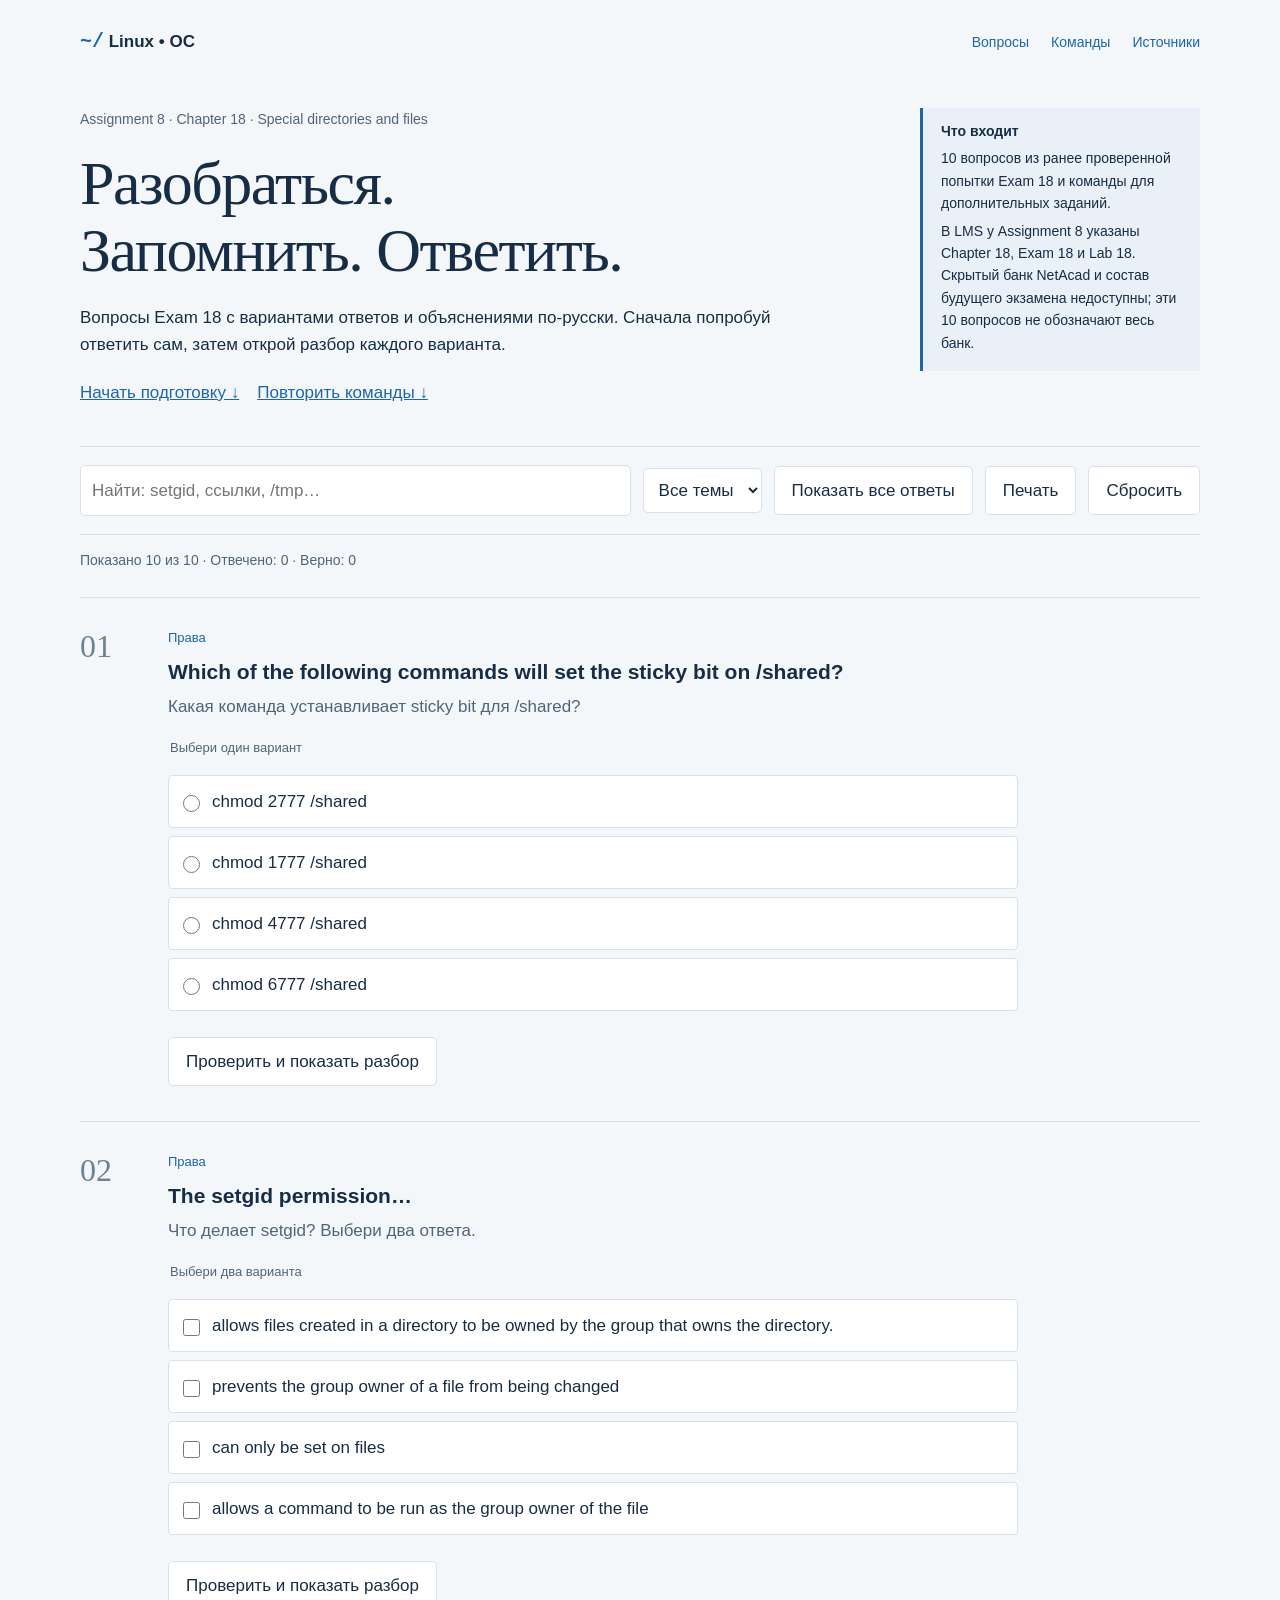
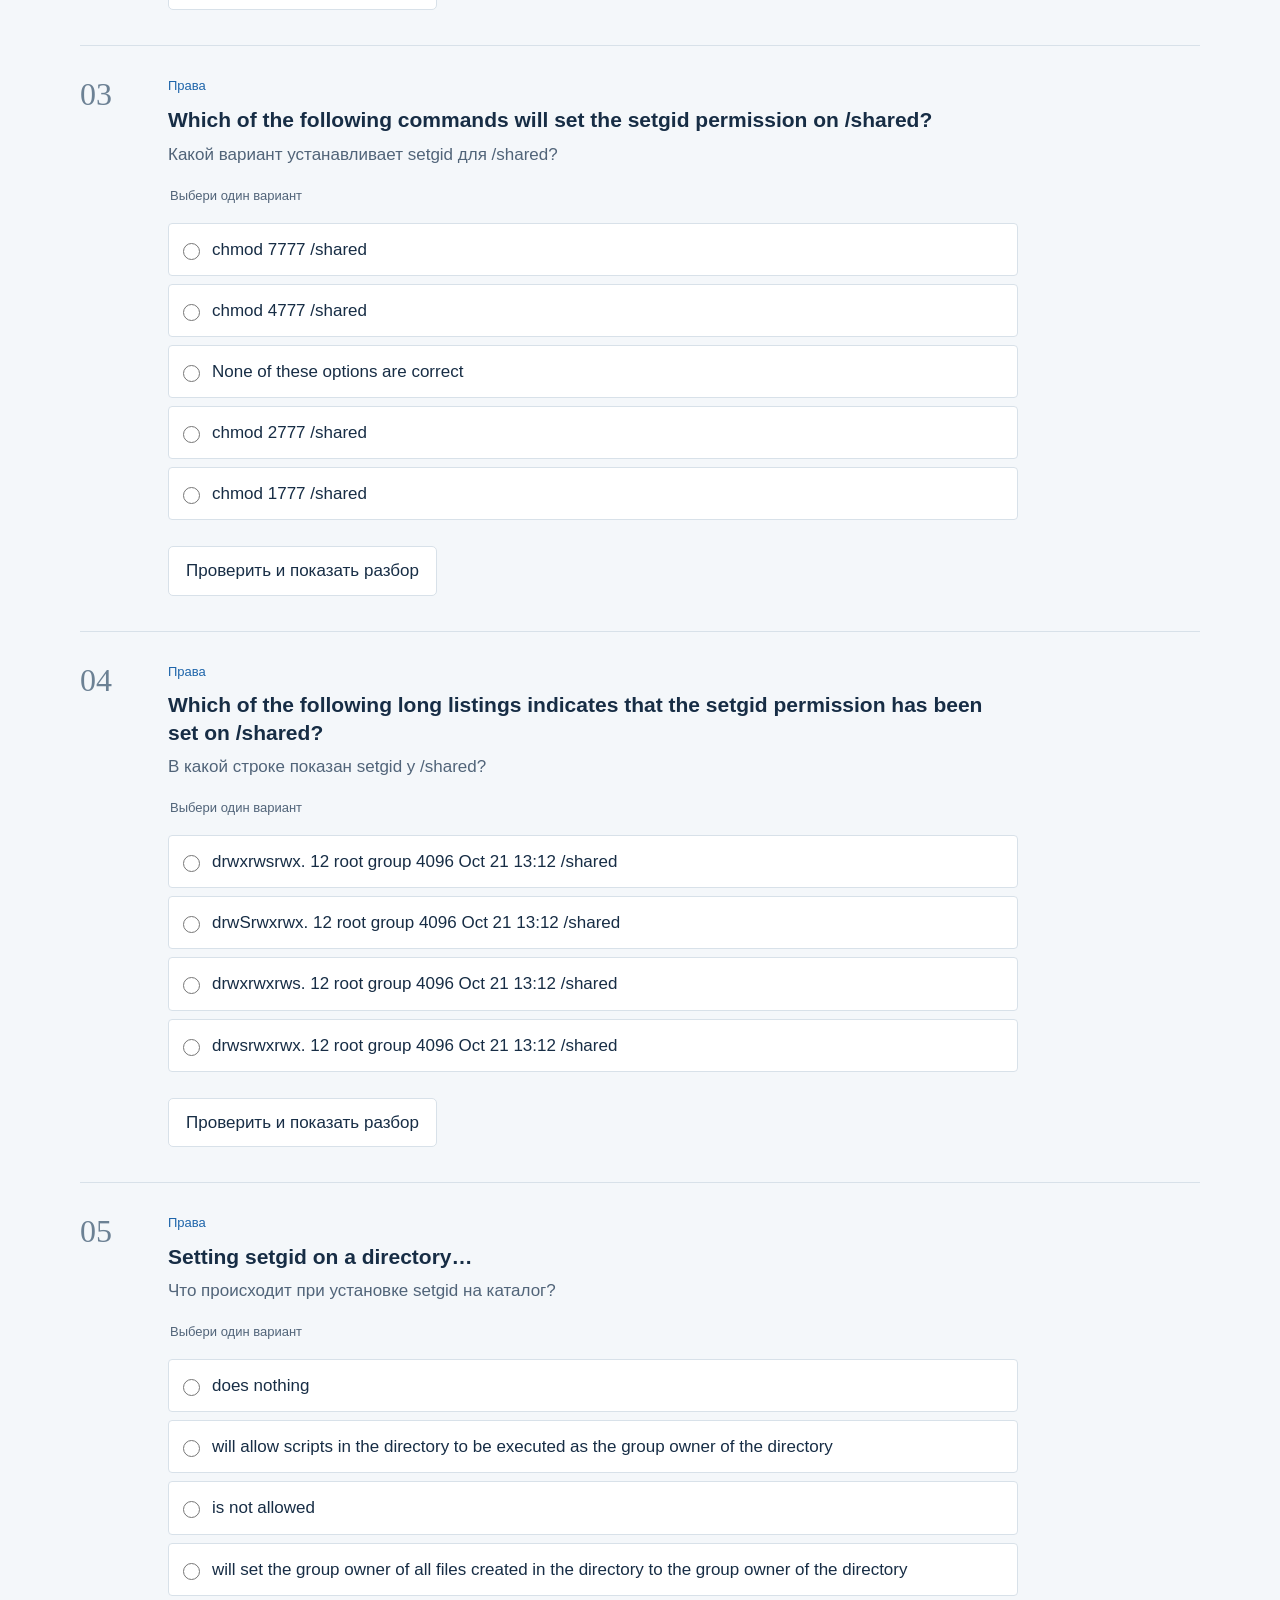
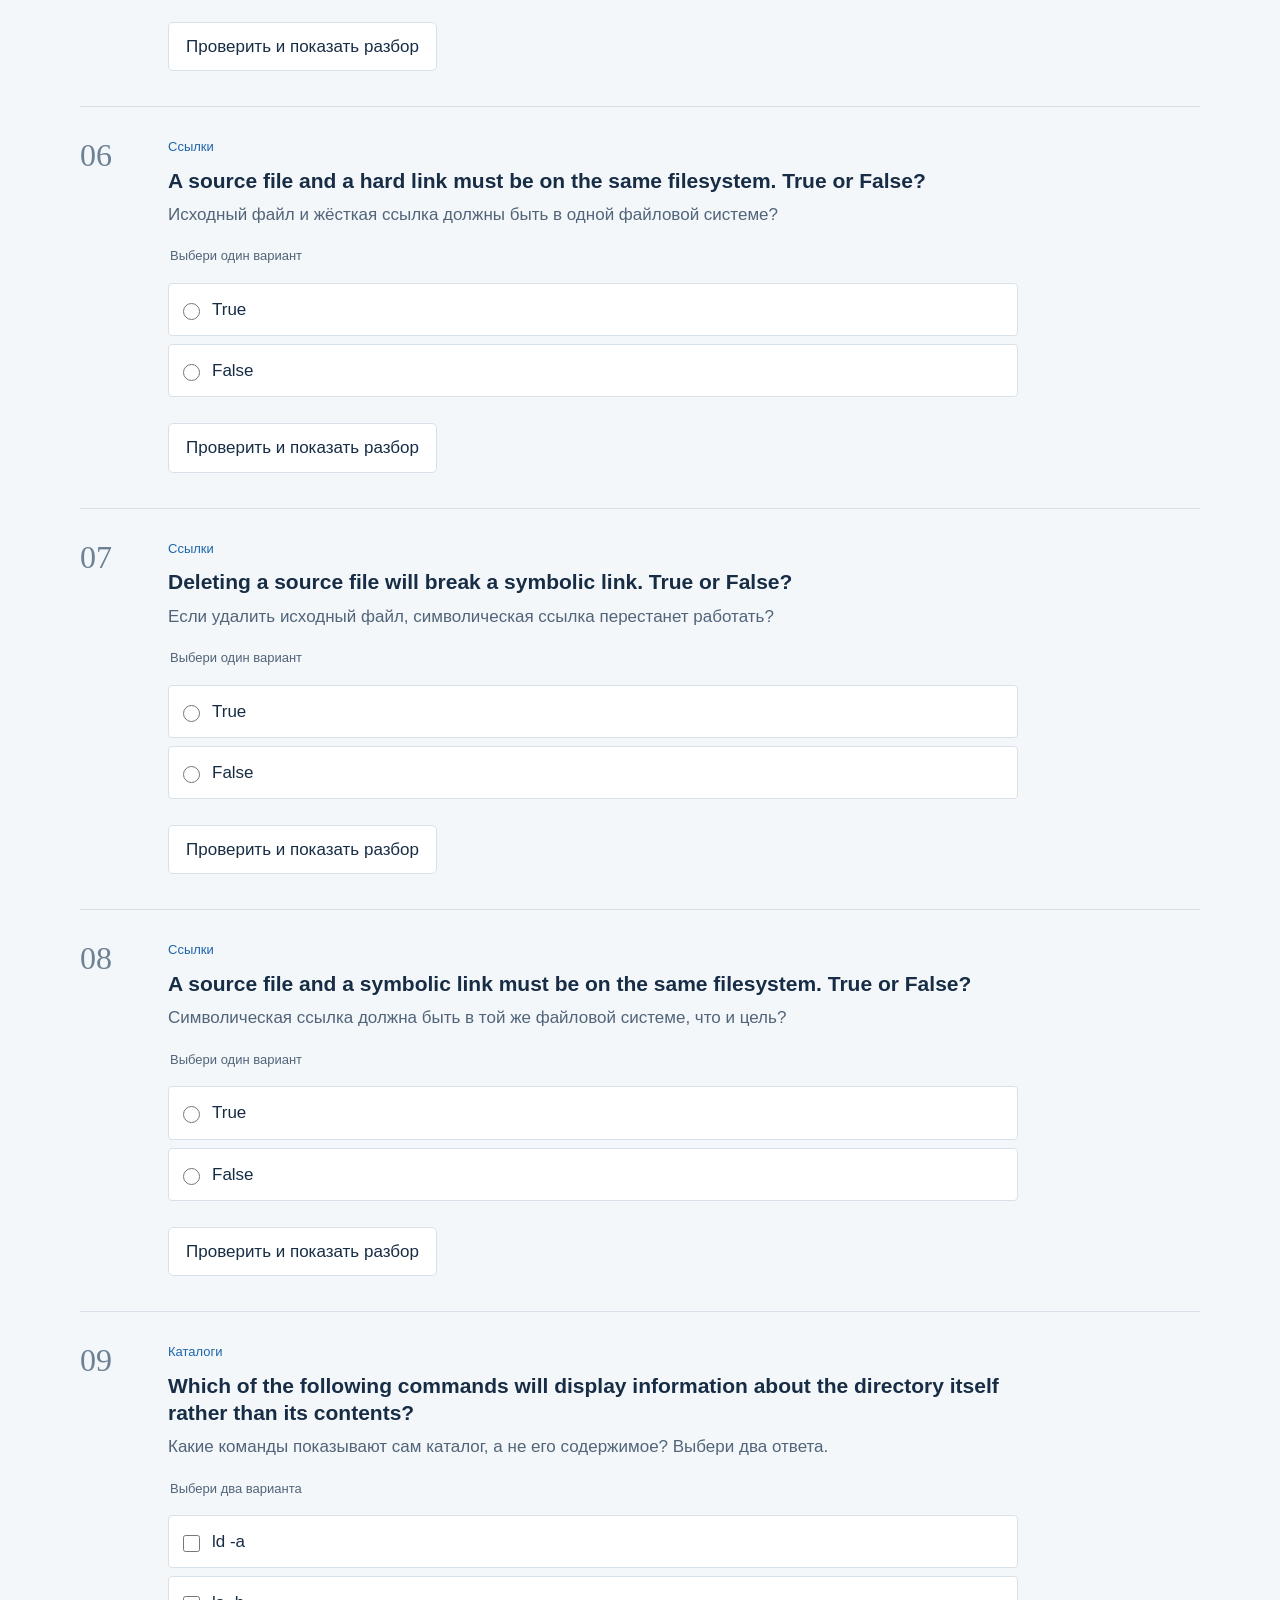
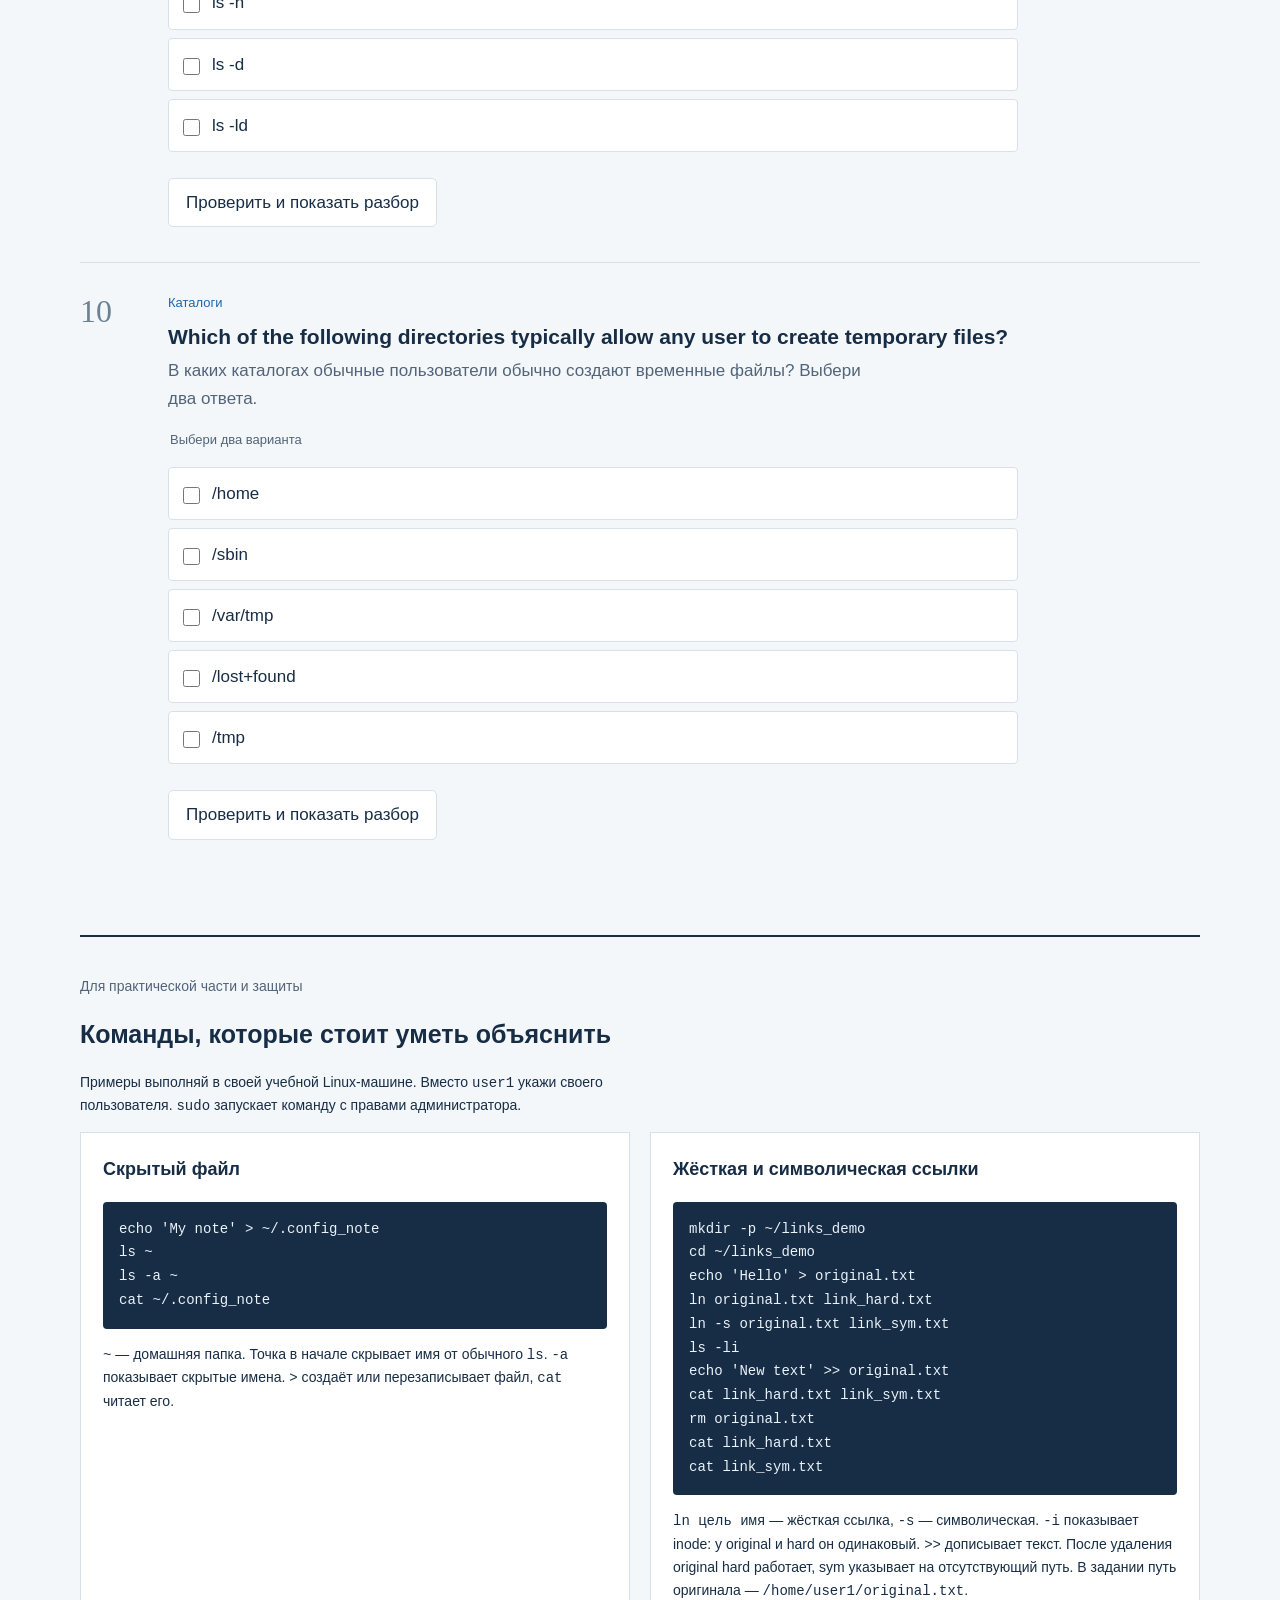
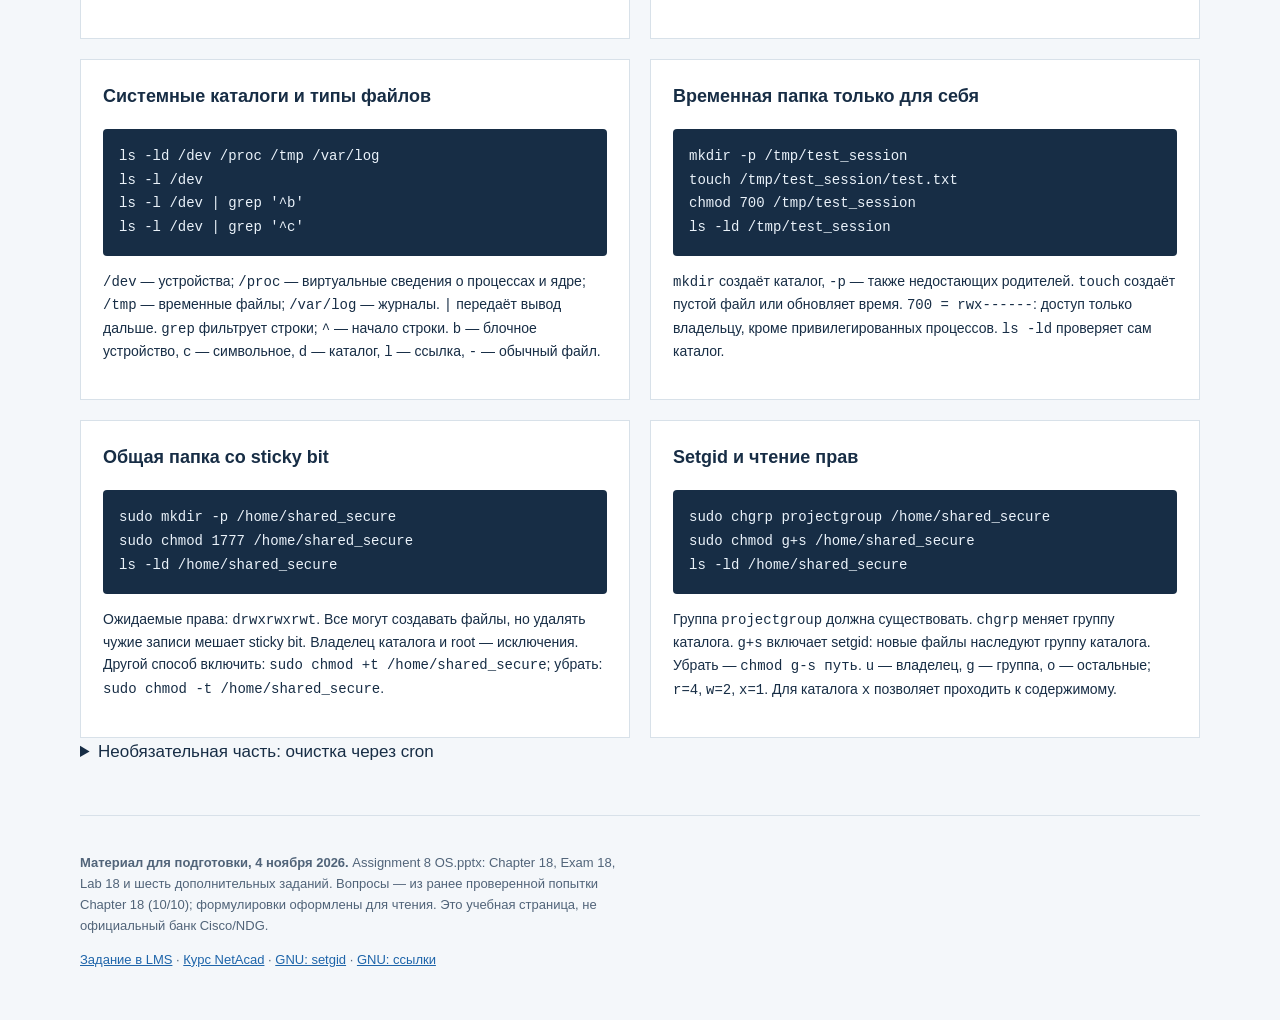
==== index.html @ 1fbcd7e3 "Publish Linux Chapter 18 study page" ====
<!doctype html>
<html lang="ru"><head><meta charset="utf-8"><meta name="viewport" content="width=device-width,initial-scale=1"><meta name="description" content="Подготовка к Assignment 8: Chapter 18, вопросы, варианты ответов и простые объяснения Linux."><title>ОС / Chapter 18 — подготовка</title>
<style>
:root{--ink:#172d45;--blue:#1e65aa;--paper:#f4f7fa;--line:#d8e1e9;--good:#186b58;--bad:#9f3b3b}*{box-sizing:border-box}body{margin:0;background:var(--paper);color:var(--ink);font:17px/1.6 Arial,sans-serif}a{color:var(--blue)}button,input,select{font:inherit}button,a,input,select{outline-offset:4px}button{cursor:pointer;border:1px solid var(--line);background:white;color:var(--ink);border-radius:5px;padding:10px 17px}button:hover{border-color:var(--blue)}button.primary{background:var(--ink);color:white;border-color:var(--ink)}header{max-width:1180px;margin:auto;padding:26px 30px 0;display:flex;justify-content:space-between;align-items:center;gap:15px}.brand{font-weight:700}.brand code{font-size:20px;color:var(--blue)}nav{display:flex;gap:22px;font-size:14px}nav a{text-decoration:none}main{max-width:1180px;margin:auto;padding:50px 30px}h1{font:500 clamp(36px,5vw,62px)/1.08 Georgia,serif;letter-spacing:-1.5px;margin:8px 0 20px;max-width:800px}h2{font-size:25px;line-height:1.3}p{max-width:76ch} .intro{display:grid;grid-template-columns:1fr 280px;gap:50px;align-items:start;margin-bottom:40px}.intro p{margin:0 0 20px}.label{color:#516479;font-size:14px}.note{border-left:3px solid var(--blue);padding:12px 18px;font-size:14px;background:#e9f0f7}.note p{margin:5px 0}.toolbar{display:flex;gap:12px;flex-wrap:wrap;align-items:center;padding:18px 0;border-top:1px solid var(--line);border-bottom:1px solid var(--line)}input[type=search],select{padding:11px;border:1px solid var(--line);border-radius:5px;color:var(--ink);background:white}input[type=search]{flex:1;min-width:180px}.status{font-size:14px;color:#516479;margin:14px 0 26px;min-height:22px}.question{display:grid;grid-template-columns:70px minmax(0,1fr);border-top:1px solid var(--line);padding:30px 0 35px;gap:18px}.num{font:32px Georgia,serif;color:#6c8194}.qbody{max-width:850px}.qbody h2{font-size:21px;margin:0 0 7px}.ru{color:#516479;margin:0 0 18px}.tag{font-size:13px;color:var(--blue);margin-bottom:9px}fieldset{border:0;padding:0;margin:0 0 18px;min-width:0}legend{font-size:13px;color:#516479;margin-bottom:8px}.option{display:flex;align-items:start;gap:12px;padding:12px 14px;border:1px solid var(--line);background:white;margin:8px 0;border-radius:4px;overflow-wrap:anywhere}.option input{margin:7px 0 0;accent-color:var(--blue);width:17px;height:17px;flex-shrink:0}.option b{display:block;font-weight:400}.why{font-size:14px;margin-top:5px;display:block}.correct{border-color:#7cae9f;background:#eff8f3}.wrong{border-color:#d9b6b6;background:#fff6f4}.mark{font-weight:700;font-size:13px}.correct .mark{color:var(--good)}.wrong .mark{color:var(--bad)}.explanation{padding:16px 20px;border-left:3px solid var(--blue);background:#e9f0f7;margin-top:16px;font-size:15px}.result{font-weight:700;margin-left:12px;font-size:14px}.command-grid{display:grid;grid-template-columns:1fr 1fr;gap:20px}article.command{min-width:0;overflow-wrap:anywhere;background:white;padding:22px;border:1px solid var(--line)}article h3{font-size:18px;margin-top:0}pre{background:#172d45;color:#eaf2fa;padding:16px;font:14px/1.7 monospace;overflow-x:auto;border-radius:4px}code{font-family:monospace}section#commands{margin-top:60px;padding-top:24px;border-top:2px solid var(--ink)}footer{margin-top:50px;font-size:13px;color:#516479;border-top:1px solid var(--line);padding-top:24px}.empty{padding:40px;text-align:center}.small{font-size:14px} .links{display:flex;gap:18px;flex-wrap:wrap}#reset{margin-left:auto} [hidden]{display:none!important}@media(max-width:760px){header{padding:20px}nav{gap:12px}main{padding:30px 20px}.intro{grid-template-columns:1fr;gap:15px}.question{grid-template-columns:32px minmax(0,1fr);gap:10px}.num{font-size:24px}.command-grid{grid-template-columns:1fr}h1{letter-spacing:-.5px}.toolbar>*{max-width:100%}#reset{margin-left:0}.result{display:block;margin:10px 0}.option{padding:10px}nav a:last-child{display:none}}@media print{header,nav,.toolbar,.status,.actions,.links{display:none!important}body{background:white;font-size:11pt}main{padding:0}.intro{display:block}.note{font-size:9pt}.question{break-inside:avoid;padding:15px 0;grid-template-columns:35px 1fr}.option{margin:4px 0;padding:5px}h1{font-size:28pt}.command-grid{display:block}article.command{break-inside:avoid;margin-bottom:12px}pre{white-space:pre-wrap;background:#eee;color:#111}.why{font-size:9pt}.explanation{font-size:10pt}footer{font-size:9pt}}
</style></head><body>
<header><span class="brand"><code>~/</code> Linux • ОС</span><nav><a href="#questions">Вопросы</a><a href="#commands">Команды</a><a href="#sources">Источники</a></nav></header>
<main><div class="intro"><div><p class="label">Assignment 8 · Chapter 18 · Special directories and files</p><h1>Разобраться.<br>Запомнить. Ответить.</h1><p>Вопросы Exam 18 с вариантами ответов и объяснениями по-русски. Сначала попробуй ответить сам, затем открой разбор каждого варианта.</p><div class="links"><a href="#questions">Начать подготовку ↓</a><a href="#commands">Повторить команды ↓</a></div></div><aside class="note"><strong>Что входит</strong><p>10 вопросов из ранее проверенной попытки Exam 18 и команды для дополнительных заданий.</p><p>В LMS у Assignment 8 указаны Chapter 18, Exam 18 и Lab 18. Скрытый банк NetAcad и состав будущего экзамена недоступны; эти 10 вопросов не обозначают весь банк.</p></aside></div>
<section id="questions" aria-label="Вопросы экзамена"><div class="toolbar"><input id="search" type="search" aria-label="Поиск по вопросам" placeholder="Найти: setgid, ссылки, /tmp…"><select id="topic" aria-label="Тема"><option value="">Все темы</option><option>Права</option><option>Ссылки</option><option>Каталоги</option></select><button id="all">Показать все ответы</button><button id="print">Печать</button><button id="reset">Сбросить</button></div><p id="status" class="status" aria-live="polite"></p><div id="list"></div></section>
<section id="commands"><p class="label">Для практической части и защиты</p><h2>Команды, которые стоит уметь объяснить</h2><p class="small">Примеры выполняй в своей учебной Linux-машине. Вместо <code>user1</code> укажи своего пользователя. <code>sudo</code> запускает команду с правами администратора.</p><div class="command-grid">
<article class="command"><h3>Скрытый файл</h3><pre>echo 'My note' > ~/.config_note
ls ~
ls -a ~
cat ~/.config_note</pre><p class="small"><code>~</code> — домашняя папка. Точка в начале скрывает имя от обычного <code>ls</code>. <code>-a</code> показывает скрытые имена. <code>></code> создаёт или перезаписывает файл, <code>cat</code> читает его.</p></article>
<article class="command"><h3>Жёсткая и символическая ссылки</h3><pre>mkdir -p ~/links_demo
cd ~/links_demo
echo 'Hello' > original.txt
ln original.txt link_hard.txt
ln -s original.txt link_sym.txt
ls -li
echo 'New text' >> original.txt
cat link_hard.txt link_sym.txt
rm original.txt
cat link_hard.txt
cat link_sym.txt</pre><p class="small"><code>ln цель имя</code> — жёсткая ссылка, <code>-s</code> — символическая. <code>-i</code> показывает inode: у original и hard он одинаковый. <code>>></code> дописывает текст. После удаления original hard работает, sym указывает на отсутствующий путь. В задании путь оригинала — <code>/home/user1/original.txt</code>.</p></article>
<article class="command"><h3>Системные каталоги и типы файлов</h3><pre>ls -ld /dev /proc /tmp /var/log
ls -l /dev
ls -l /dev | grep '^b'
ls -l /dev | grep '^c'</pre><p class="small"><code>/dev</code> — устройства; <code>/proc</code> — виртуальные сведения о процессах и ядре; <code>/tmp</code> — временные файлы; <code>/var/log</code> — журналы. <code>|</code> передаёт вывод дальше. <code>grep</code> фильтрует строки; <code>^</code> — начало строки. <code>b</code> — блочное устройство, <code>c</code> — символьное, <code>d</code> — каталог, <code>l</code> — ссылка, <code>-</code> — обычный файл.</p></article>
<article class="command"><h3>Временная папка только для себя</h3><pre>mkdir -p /tmp/test_session
touch /tmp/test_session/test.txt
chmod 700 /tmp/test_session
ls -ld /tmp/test_session</pre><p class="small"><code>mkdir</code> создаёт каталог, <code>-p</code> — также недостающих родителей. <code>touch</code> создаёт пустой файл или обновляет время. <code>700 = rwx------</code>: доступ только владельцу, кроме привилегированных процессов. <code>ls -ld</code> проверяет сам каталог.</p></article>
<article class="command"><h3>Общая папка со sticky bit</h3><pre>sudo mkdir -p /home/shared_secure
sudo chmod 1777 /home/shared_secure
ls -ld /home/shared_secure</pre><p class="small">Ожидаемые права: <code>drwxrwxrwt</code>. Все могут создавать файлы, но удалять чужие записи мешает sticky bit. Владелец каталога и root — исключения. Другой способ включить: <code>sudo chmod +t /home/shared_secure</code>; убрать: <code>sudo chmod -t /home/shared_secure</code>.</p></article>
<article class="command"><h3>Setgid и чтение прав</h3><pre>sudo chgrp projectgroup /home/shared_secure
sudo chmod g+s /home/shared_secure
ls -ld /home/shared_secure</pre><p class="small">Группа <code>projectgroup</code> должна существовать. <code>chgrp</code> меняет группу каталога. <code>g+s</code> включает setgid: новые файлы наследуют группу каталога. Убрать — <code>chmod g-s путь</code>. <code>u</code> — владелец, <code>g</code> — группа, <code>o</code> — остальные; <code>r=4</code>, <code>w=2</code>, <code>x=1</code>. Для каталога <code>x</code> позволяет проходить к содержимому.</p></article>
</div><details><summary>Необязательная часть: очистка через cron</summary><p class="small">Если cron установлен и служба запущена, открой <code>crontab -e</code> и добавь строку ниже. Она каждый день в 03:00 удаляет только файлы <code>*.txt</code> из твоей папки test_session. Перед настройкой проверь путь. Это пример расписания, а не обязательная часть задания.</p><pre>0 3 * * * find /tmp/test_session -maxdepth 1 -type f -name '*.txt' -delete</pre><p class="small">Поля: минута, час, день месяца, месяц, день недели. Проверить расписание: <code>crontab -l</code>.</p></details></section>
<footer id="sources"><p><strong>Материал для подготовки, 4 ноября 2026.</strong> Assignment 8 OS.pptx: Chapter 18, Exam 18, Lab 18 и шесть дополнительных заданий. Вопросы — из ранее проверенной попытки Chapter 18 (10/10); формулировки оформлены для чтения. Это учебная страница, не официальный банк Cisco/NDG.</p><p><a href="https://lms.astanait.edu.kz/mod/assign/view.php?id=93369">Задание в LMS</a> · <a href="https://www.netacad.com/launch?id=fb477d77-7adb-4d85-8db3-72f500f60315">Курс NetAcad</a> · <a href="https://www.gnu.org/software/coreutils/manual/html_node/Directory-Setuid-and-Setgid.html">GNU: setgid</a> · <a href="https://www.gnu.org/software/coreutils/manual/html_node/ln-invocation.html">GNU: ссылки</a></p></footer></main>
<script>
const data=[
  {
    "en": "Which of the following commands will set the sticky bit on /shared?",
    "ru": "Какая команда устанавливает sticky bit для /shared?",
    "topic": "Права",
    "options": [
      {
        "text": "chmod 2777 /shared",
        "correct": false,
        "why": "2 — setgid, а sticky bit — 1."
      },
      {
        "text": "chmod 1777 /shared",
        "correct": true,
        "why": "1 включает sticky bit; 777 даёт rwx всем."
      },
      {
        "text": "chmod 4777 /shared",
        "correct": false,
        "why": "4 включает setuid."
      },
      {
        "text": "chmod 6777 /shared",
        "correct": false,
        "why": "6 = 4 + 2: setuid и setgid, без sticky bit."
      }
    ],
    "ex": "Sticky bit в общем каталоге ограничивает удаление и переименование записей: это может сделать владелец файла, владелец каталога или root. Он не запрещает запись в содержимое файла, если права её разрешают."
  },
  {
    "en": "The setgid permission…",
    "ru": "Что делает setgid? Выбери два ответа.",
    "topic": "Права",
    "options": [
      {
        "text": "allows files created in a directory to be owned by the group that owns the directory.",
        "correct": true,
        "why": "Новые файлы наследуют группу каталога."
      },
      {
        "text": "prevents the group owner of a file from being changed",
        "correct": false,
        "why": "Setgid не запрещает смену группы."
      },
      {
        "text": "can only be set on files",
        "correct": false,
        "why": "Setgid бывает у файлов и каталогов."
      },
      {
        "text": "allows a command to be run as the group owner of the file",
        "correct": true,
        "why": "У исполняемого файла используется эффективная группа владельца. Для обычных shell-скриптов Linux обычно игнорирует этот бит."
      }
    ],
    "ex": "На каталоге setgid означает наследование группы. На исполняемом файле — запуск с эффективным GID группы файла."
  },
  {
    "en": "Which of the following commands will set the setgid permission on /shared?",
    "ru": "Какой вариант устанавливает setgid для /shared?",
    "topic": "Права",
    "options": [
      {
        "text": "chmod 7777 /shared",
        "correct": false,
        "why": "Технически тоже включает setgid, но вместе с setuid и sticky bit. В этой попытке ожидается 2777."
      },
      {
        "text": "chmod 4777 /shared",
        "correct": false,
        "why": "4 — setuid."
      },
      {
        "text": "None of these options are correct",
        "correct": false,
        "why": "Подходит 2777."
      },
      {
        "text": "chmod 2777 /shared",
        "correct": true,
        "why": "2 — setgid."
      },
      {
        "text": "chmod 1777 /shared",
        "correct": false,
        "why": "1 — sticky bit."
      }
    ],
    "ex": "Запомни: 4 = setuid, 2 = setgid, 1 = sticky bit. Вопрос сформулирован неоднозначно: 7777 также содержит setgid, но добавляет другие специальные биты."
  },
  {
    "en": "Which of the following long listings indicates that the setgid permission has been set on /shared?",
    "ru": "В какой строке показан setgid у /shared?",
    "topic": "Права",
    "options": [
      {
        "text": "drwxrwsrwx. 12 root group 4096 Oct 21 13:12 /shared",
        "correct": true,
        "why": "s стоит на месте x группы."
      },
      {
        "text": "drwSrwxrwx. 12 root group 4096 Oct 21 13:12 /shared",
        "correct": false,
        "why": "S в блоке владельца — setuid без x владельца."
      },
      {
        "text": "drwxrwxrws. 12 root group 4096 Oct 21 13:12 /shared",
        "correct": false,
        "why": "Позиция специальных прав для остальных — sticky bit, там используют t/T. Это не корректная запись setgid."
      },
      {
        "text": "drwsrwxrwx. 12 root group 4096 Oct 21 13:12 /shared",
        "correct": false,
        "why": "s в блоке владельца — setuid."
      }
    ],
    "ex": "После d идут три блока: владелец rwx, группа rwx, остальные rwx. setgid виден как s/S в третьей позиции блока группы: s с выполнением, S без выполнения."
  },
  {
    "en": "Setting setgid on a directory…",
    "ru": "Что происходит при установке setgid на каталог?",
    "topic": "Права",
    "options": [
      {
        "text": "does nothing",
        "correct": false,
        "why": "Меняется наследование группы."
      },
      {
        "text": "will allow scripts in the directory to be executed as the group owner of the directory",
        "correct": false,
        "why": "Setgid каталога не задаёт группу запуска скриптов."
      },
      {
        "text": "is not allowed",
        "correct": false,
        "why": "Это разрешено."
      },
      {
        "text": "will set the group owner of all files created in the directory to the group owner of the directory",
        "correct": true,
        "why": "Новые файлы получают группу каталога."
      }
    ],
    "ex": "Setgid влияет на вновь созданные файлы; группу уже существующих файлов он сам по себе не изменяет."
  },
  {
    "en": "A source file and a hard link must be on the same filesystem. True or False?",
    "ru": "Исходный файл и жёсткая ссылка должны быть в одной файловой системе?",
    "topic": "Ссылки",
    "options": [
      {
        "text": "True",
        "correct": true,
        "why": "Оба имени указывают на один inode внутри одной файловой системы."
      },
      {
        "text": "False",
        "correct": false,
        "why": "Жёсткая ссылка не пересекает границу файловых систем."
      }
    ],
    "ex": "ln original.txt hard.txt создаёт ещё одно имя того же файла. При удалении исходного имени данные сохраняются, пока остаются другие жёсткие ссылки (или файл открыт процессом)."
  },
  {
    "en": "Deleting a source file will break a symbolic link. True or False?",
    "ru": "Если удалить исходный файл, символическая ссылка перестанет работать?",
    "topic": "Ссылки",
    "options": [
      {
        "text": "True",
        "correct": true,
        "why": "Путь назначения больше не существует — ссылка становится dangling, или «битой»."
      },
      {
        "text": "False",
        "correct": false,
        "why": "Символическая ссылка не сохраняет содержимое исходного файла."
      }
    ],
    "ex": "ln -s original.txt sym.txt хранит путь к цели. Если по этому пути снова создать файл, ссылка снова сможет его открыть."
  },
  {
    "en": "A source file and a symbolic link must be on the same filesystem. True or False?",
    "ru": "Символическая ссылка должна быть в той же файловой системе, что и цель?",
    "topic": "Ссылки",
    "options": [
      {
        "text": "True",
        "correct": false,
        "why": "Символическая ссылка может указывать на другой раздел."
      },
      {
        "text": "False",
        "correct": true,
        "why": "Она хранит путь, а не общий inode."
      }
    ],
    "ex": "Символическая ссылка может указывать на файл, каталог и даже пока несуществующий путь. Относительный путь считается от каталога самой ссылки."
  },
  {
    "en": "Which of the following commands will display information about the directory itself rather than its contents?",
    "ru": "Какие команды показывают сам каталог, а не его содержимое? Выбери два ответа.",
    "topic": "Каталоги",
    "options": [
      {
        "text": "ld -a",
        "correct": false,
        "why": "В варианте указано ld, а не ls. ld — компоновщик."
      },
      {
        "text": "ls -h",
        "correct": false,
        "why": "-h задаёт удобные единицы размеров; не выбирает сам каталог."
      },
      {
        "text": "ls -d",
        "correct": true,
        "why": "-d выводит сам каталог; по умолчанию это текущий каталог."
      },
      {
        "text": "ls -ld",
        "correct": true,
        "why": "-l — подробный формат, -d — сведения о самом каталоге."
      }
    ],
    "ex": "Пример: ls -ld /tmp показывает владельца и права /tmp. Команда ls -l /tmp показывает содержимое /tmp."
  },
  {
    "en": "Which of the following directories typically allow any user to create temporary files?",
    "ru": "В каких каталогах обычные пользователи обычно создают временные файлы? Выбери два ответа.",
    "topic": "Каталоги",
    "options": [
      {
        "text": "/home",
        "correct": false,
        "why": "Обычно пользователь пишет в своём домашнем каталоге, а не в самом /home."
      },
      {
        "text": "/sbin",
        "correct": false,
        "why": "Системные программы; не каталог временных файлов."
      },
      {
        "text": "/var/tmp",
        "correct": true,
        "why": "Временные файлы, обычно сохраняемые между перезагрузками."
      },
      {
        "text": "/lost+found",
        "correct": false,
        "why": "Каталог восстановления файловой системы."
      },
      {
        "text": "/tmp",
        "correct": true,
        "why": "Временные файлы; часто очищается при загрузке или по расписанию."
      }
    ],
    "ex": "/tmp и /var/tmp обычно доступны для записи всем и имеют sticky bit. Срок хранения зависит от настроек системы."
  }
];
const selected={}, revealed=new Set();
const list=document.getElementById('list'),status=document.getElementById('status');
const esc=s=>s.replace(/[&<>"']/g,c=>({'&':'&amp;','<':'&lt;','>':'&gt;','"':'&quot;',"'":'&#39;'}[c]));
function score(i){return data[i].options.every((o,j)=>!!(selected[i]||[]).includes(j)===o.correct)}
function render(){const text=document.getElementById('search').value.toLowerCase(),topic=document.getElementById('topic').value;let shown=0;list.innerHTML=data.map((q,i)=>{if((topic&&q.topic!==topic)||!JSON.stringify(q).toLowerCase().includes(text))return '';shown++;const open=revealed.has(i),multi=q.options.filter(o=>o.correct).length>1;return `<article class="question" id="q${i}"><div class="num">${String(i+1).padStart(2,'0')}</div><div class="qbody"><div class="tag">${q.topic}</div><h2>${esc(q.en)}</h2><p class="ru">${esc(q.ru)}</p><fieldset><legend>${multi?'Выбери два варианта':'Выбери один вариант'}</legend>${q.options.map((o,j)=>`<label class="option ${open?(o.correct?'correct':'wrong'):''}"><input type="${multi?'checkbox':'radio'}" name="q${i}" value="${j}" data-q="${i}" ${ (selected[i]||[]).includes(j)?'checked':''}><span><b>${esc(o.text)}</b>${open?`<span class="mark">${o.correct?'✓ Верный вариант':'✕ Неверный вариант'}</span><span class="why">${esc(o.why)}</span>`:''}</span></label>`).join('')}</fieldset><div class="actions"><button data-reveal="${i}">${open?'Скрыть разбор':'Проверить и показать разбор'}</button>${open?`<span class="result">${!(selected[i]||[]).length?'Ответы открыты':score(i)?'✓ Всё верно':'Есть ошибка — прочитай разбор'}</span>`:''}</div>${open?`<div class="explanation">${esc(q.ex)}</div>`:''}</div></article>`}).join('')||'<p class="empty">Ничего не найдено. Попробуй другое слово или выбери все темы.</p>';const answered=Object.keys(selected).filter(i=>selected[i].length);status.textContent=`Показано ${shown} из ${data.length} · Отвечено: ${answered.length} · Верно: ${answered.filter(i=>score(i)).length}`;document.getElementById('all').textContent=revealed.size===data.length?'Скрыть все ответы':'Показать все ответы'}
list.addEventListener('change',e=>{if(!e.target.matches('input[data-q]'))return;const i=+e.target.dataset.q;selected[i]=[...document.querySelectorAll(`input[name="q${i}"]:checked`)].map(x=>+x.value);render()});
list.addEventListener('click',e=>{const b=e.target.closest('[data-reveal]');if(!b)return;const i=+b.dataset.reveal;revealed.has(i)?revealed.delete(i):revealed.add(i);render()});
document.getElementById('search').addEventListener('input',render);document.getElementById('topic').addEventListener('change',render);
document.getElementById('all').onclick=()=>{if(revealed.size===data.length)revealed.clear();else data.forEach((q,i)=>revealed.add(i));render()};document.getElementById('reset').onclick=()=>{Object.keys(selected).forEach(k=>delete selected[k]);revealed.clear();document.getElementById('search').value='';document.getElementById('topic').value='';render()};document.getElementById('print').onclick=()=>{data.forEach((q,i)=>revealed.add(i));document.getElementById('search').value='';document.getElementById('topic').value='';render();window.print()};render();
</script></body></html>
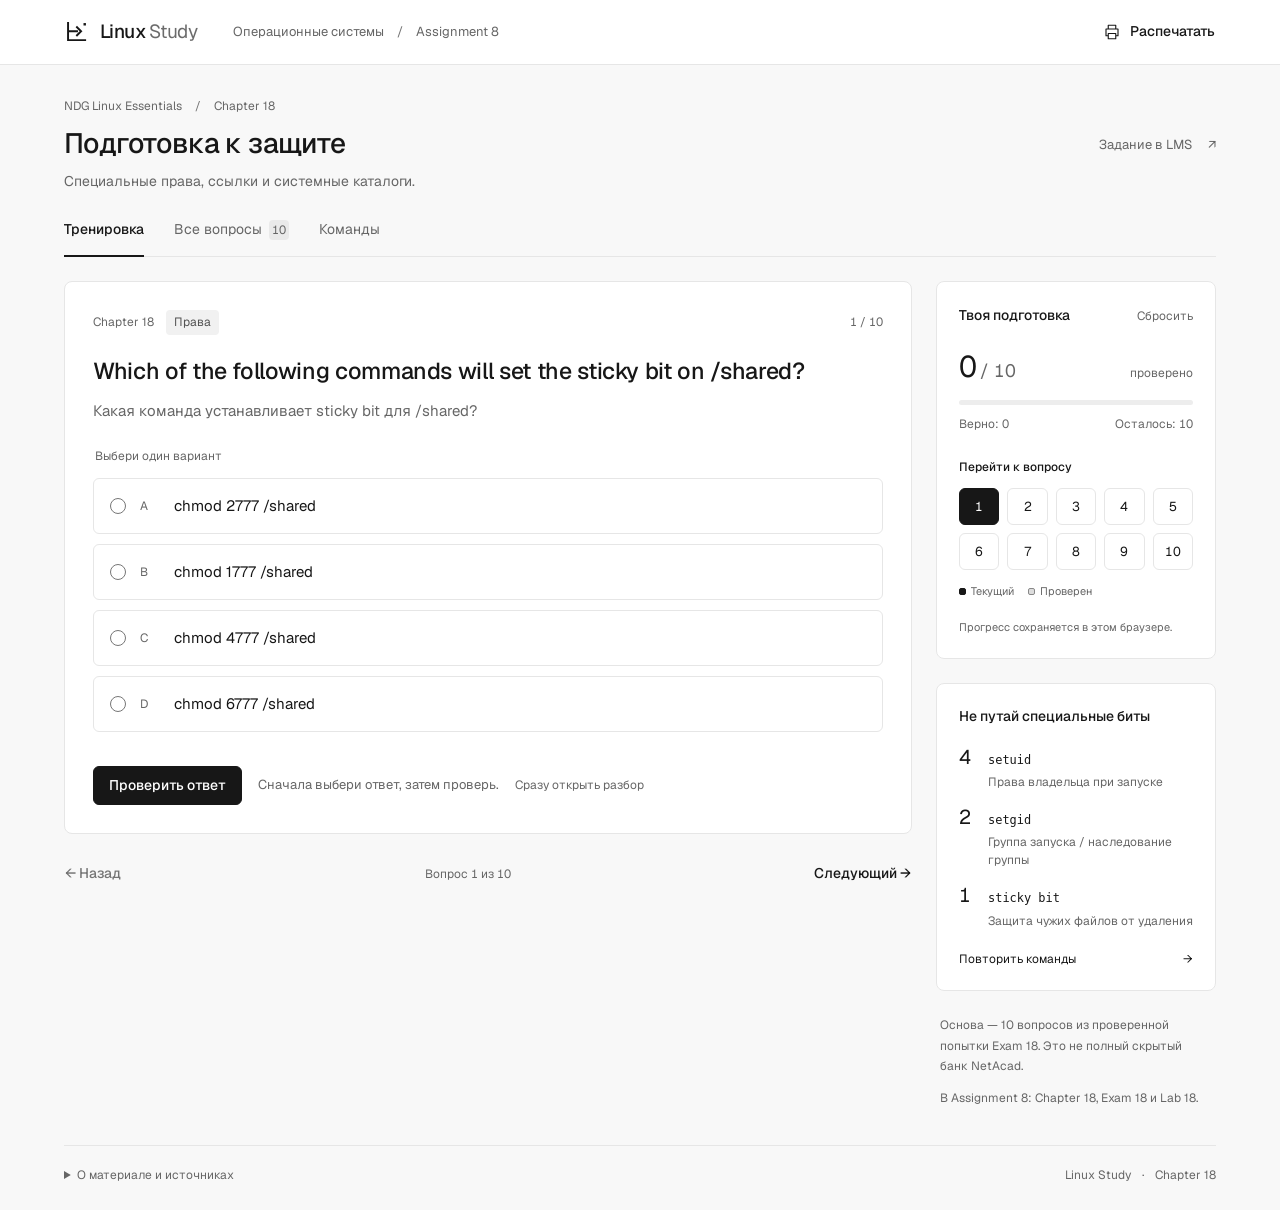
==== commit 02c80f6f: "Redesign Linux study workspace with focused practice and saved progress" ====
--- a/index.html
+++ b/index.html
@@ -1,12 +1,17 @@
 <!doctype html>
-<html lang="ru"><head><meta charset="utf-8"><meta name="viewport" content="width=device-width,initial-scale=1"><meta name="description" content="Подготовка к Assignment 8: Chapter 18, вопросы, варианты ответов и простые объяснения Linux."><title>ОС / Chapter 18 — подготовка</title>
-<style>
-:root{--ink:#172d45;--blue:#1e65aa;--paper:#f4f7fa;--line:#d8e1e9;--good:#186b58;--bad:#9f3b3b}*{box-sizing:border-box}body{margin:0;background:var(--paper);color:var(--ink);font:17px/1.6 Arial,sans-serif}a{color:var(--blue)}button,input,select{font:inherit}button,a,input,select{outline-offset:4px}button{cursor:pointer;border:1px solid var(--line);background:white;color:var(--ink);border-radius:5px;padding:10px 17px}button:hover{border-color:var(--blue)}button.primary{background:var(--ink);color:white;border-color:var(--ink)}header{max-width:1180px;margin:auto;padding:26px 30px 0;display:flex;justify-content:space-between;align-items:center;gap:15px}.brand{font-weight:700}.brand code{font-size:20px;color:var(--blue)}nav{display:flex;gap:22px;font-size:14px}nav a{text-decoration:none}main{max-width:1180px;margin:auto;padding:50px 30px}h1{font:500 clamp(36px,5vw,62px)/1.08 Georgia,serif;letter-spacing:-1.5px;margin:8px 0 20px;max-width:800px}h2{font-size:25px;line-height:1.3}p{max-width:76ch} .intro{display:grid;grid-template-columns:1fr 280px;gap:50px;align-items:start;margin-bottom:40px}.intro p{margin:0 0 20px}.label{color:#516479;font-size:14px}.note{border-left:3px solid var(--blue);padding:12px 18px;font-size:14px;background:#e9f0f7}.note p{margin:5px 0}.toolbar{display:flex;gap:12px;flex-wrap:wrap;align-items:center;padding:18px 0;border-top:1px solid var(--line);border-bottom:1px solid var(--line)}input[type=search],select{padding:11px;border:1px solid var(--line);border-radius:5px;color:var(--ink);background:white}input[type=search]{flex:1;min-width:180px}.status{font-size:14px;color:#516479;margin:14px 0 26px;min-height:22px}.question{display:grid;grid-template-columns:70px minmax(0,1fr);border-top:1px solid var(--line);padding:30px 0 35px;gap:18px}.num{font:32px Georgia,serif;color:#6c8194}.qbody{max-width:850px}.qbody h2{font-size:21px;margin:0 0 7px}.ru{color:#516479;margin:0 0 18px}.tag{font-size:13px;color:var(--blue);margin-bottom:9px}fieldset{border:0;padding:0;margin:0 0 18px;min-width:0}legend{font-size:13px;color:#516479;margin-bottom:8px}.option{display:flex;align-items:start;gap:12px;padding:12px 14px;border:1px solid var(--line);background:white;margin:8px 0;border-radius:4px;overflow-wrap:anywhere}.option input{margin:7px 0 0;accent-color:var(--blue);width:17px;height:17px;flex-shrink:0}.option b{display:block;font-weight:400}.why{font-size:14px;margin-top:5px;display:block}.correct{border-color:#7cae9f;background:#eff8f3}.wrong{border-color:#d9b6b6;background:#fff6f4}.mark{font-weight:700;font-size:13px}.correct .mark{color:var(--good)}.wrong .mark{color:var(--bad)}.explanation{padding:16px 20px;border-left:3px solid var(--blue);background:#e9f0f7;margin-top:16px;font-size:15px}.result{font-weight:700;margin-left:12px;font-size:14px}.command-grid{display:grid;grid-template-columns:1fr 1fr;gap:20px}article.command{min-width:0;overflow-wrap:anywhere;background:white;padding:22px;border:1px solid var(--line)}article h3{font-size:18px;margin-top:0}pre{background:#172d45;color:#eaf2fa;padding:16px;font:14px/1.7 monospace;overflow-x:auto;border-radius:4px}code{font-family:monospace}section#commands{margin-top:60px;padding-top:24px;border-top:2px solid var(--ink)}footer{margin-top:50px;font-size:13px;color:#516479;border-top:1px solid var(--line);padding-top:24px}.empty{padding:40px;text-align:center}.small{font-size:14px} .links{display:flex;gap:18px;flex-wrap:wrap}#reset{margin-left:auto} [hidden]{display:none!important}@media(max-width:760px){header{padding:20px}nav{gap:12px}main{padding:30px 20px}.intro{grid-template-columns:1fr;gap:15px}.question{grid-template-columns:32px minmax(0,1fr);gap:10px}.num{font-size:24px}.command-grid{grid-template-columns:1fr}h1{letter-spacing:-.5px}.toolbar>*{max-width:100%}#reset{margin-left:0}.result{display:block;margin:10px 0}.option{padding:10px}nav a:last-child{display:none}}@media print{header,nav,.toolbar,.status,.actions,.links{display:none!important}body{background:white;font-size:11pt}main{padding:0}.intro{display:block}.note{font-size:9pt}.question{break-inside:avoid;padding:15px 0;grid-template-columns:35px 1fr}.option{margin:4px 0;padding:5px}h1{font-size:28pt}.command-grid{display:block}article.command{break-inside:avoid;margin-bottom:12px}pre{white-space:pre-wrap;background:#eee;color:#111}.why{font-size:9pt}.explanation{font-size:10pt}footer{font-size:9pt}}
-</style></head><body>
-<header><span class="brand"><code>~/</code> Linux • ОС</span><nav><a href="#questions">Вопросы</a><a href="#commands">Команды</a><a href="#sources">Источники</a></nav></header>
-<main><div class="intro"><div><p class="label">Assignment 8 · Chapter 18 · Special directories and files</p><h1>Разобраться.<br>Запомнить. Ответить.</h1><p>Вопросы Exam 18 с вариантами ответов и объяснениями по-русски. Сначала попробуй ответить сам, затем открой разбор каждого варианта.</p><div class="links"><a href="#questions">Начать подготовку ↓</a><a href="#commands">Повторить команды ↓</a></div></div><aside class="note"><strong>Что входит</strong><p>10 вопросов из ранее проверенной попытки Exam 18 и команды для дополнительных заданий.</p><p>В LMS у Assignment 8 указаны Chapter 18, Exam 18 и Lab 18. Скрытый банк NetAcad и состав будущего экзамена недоступны; эти 10 вопросов не обозначают весь банк.</p></aside></div>
-<section id="questions" aria-label="Вопросы экзамена"><div class="toolbar"><input id="search" type="search" aria-label="Поиск по вопросам" placeholder="Найти: setgid, ссылки, /tmp…"><select id="topic" aria-label="Тема"><option value="">Все темы</option><option>Права</option><option>Ссылки</option><option>Каталоги</option></select><button id="all">Показать все ответы</button><button id="print">Печать</button><button id="reset">Сбросить</button></div><p id="status" class="status" aria-live="polite"></p><div id="list"></div></section>
-<section id="commands"><p class="label">Для практической части и защиты</p><h2>Команды, которые стоит уметь объяснить</h2><p class="small">Примеры выполняй в своей учебной Linux-машине. Вместо <code>user1</code> укажи своего пользователя. <code>sudo</code> запускает команду с правами администратора.</p><div class="command-grid">
+<html lang="ru"><head><meta charset="utf-8"><meta name="viewport" content="width=device-width,initial-scale=1"><meta name="description" content="Linux Chapter 18: тренировка с разбором ответов и команды для защиты Assignment 8."><meta name="theme-color" content="#f8f8f8"><title>Linux Study — Chapter 18</title><link rel="icon" href="assets/mark.svg" type="image/svg+xml"><link rel="stylesheet" href="style.css"></head>
+<body>
+<header class="topbar"><div class="top-inner"><a class="brand" href="#practice" aria-label="Linux Study — тренировка"><img src="assets/mark.svg" width="26" height="26" alt=""><span>Linux<span class="brand-light">Study</span></span></a><span class="course">Операционные системы <span>/</span> Assignment 8</span><button class="print-button" id="print"><svg viewBox="0 0 24 24" aria-hidden="true"><path d="M7 8V3h10v5M7 17H4V8h16v9h-3M7 14h10v7H7z"/></svg><span>Распечатать</span></button></div></header>
+<main>
+<div class="page-heading"><div><p class="breadcrumb">NDG Linux Essentials <span>/</span> Chapter 18</p><h1>Подготовка к защите</h1><p class="subtitle">Специальные права, ссылки и системные каталоги.</p></div><a class="assignment" href="https://lms.astanait.edu.kz/mod/assign/view.php?id=93369" target="_blank" rel="noopener">Задание в LMS <span aria-hidden="true">↗</span></a></div>
+<nav class="tabs" aria-label="Разделы подготовки"><a href="#practice" data-view="practice" class="active" aria-current="page">Тренировка</a><a href="#all" data-view="all">Все вопросы <span class="tab-count">10</span></a><a href="#commands" data-view="commands">Команды</a></nav>
+<section id="study-view" aria-label="Подготовка по вопросам">
+<div class="study-layout"><div class="workspace"><div class="filterbar" hidden id="filterbar"><label class="search-label" for="search">Поиск по вопросам<input type="search" id="search" placeholder="Например: setgid или /tmp"></label><label for="topic">Тема<select id="topic"><option value="">Все темы</option><option>Права</option><option>Ссылки</option><option>Каталоги</option></select></label><button id="all-answers">Открыть разборы</button></div><div id="question-list"></div><div class="paging" id="paging"><button id="prev">← Назад</button><span id="position">Вопрос 1 из 10</span><button id="next">Следующий →</button></div></div>
+<aside class="study-rail" aria-label="Навигация и прогресс"><section class="rail-panel"><div class="rail-title"><h2>Твоя подготовка</h2><button class="text-button" id="reset">Сбросить</button></div><div class="progress-number"><span id="done">0</span><span class="denominator"> / 10</span><span class="progress-label">проверено</span></div><progress id="progress" max="10" value="0" aria-label="Проверено вопросов"></progress><div class="progress-caption"><span id="correct-total">Верно: 0</span><span id="remaining">Осталось: 10</span></div><h3 class="navigator-title">Перейти к вопросу</h3><div class="question-nav" id="question-nav"></div><div class="legend"><span><i class="key current"></i>Текущий</span><span><i class="key done"></i>Проверен</span></div><p class="save-note" id="save-note">Прогресс сохраняется в этом браузере.</p></section>
+<section class="rail-panel quick-ref"><h2>Не путай специальные биты</h2><dl><div><dt>4</dt><dd><code>setuid</code><span>Права владельца при запуске</span></dd></div><div><dt>2</dt><dd><code>setgid</code><span>Группа запуска / наследование группы</span></dd></div><div><dt>1</dt><dd><code>sticky bit</code><span>Защита чужих файлов от удаления</span></dd></div></dl><a href="#commands">Повторить команды <span aria-hidden="true">→</span></a></section>
+<div class="source-note"><p>Основа — 10 вопросов из проверенной попытки Exam 18. Это не полный скрытый банк NetAcad.</p><p>В Assignment 8: Chapter 18, Exam 18 и Lab 18.</p></div></aside></div>
+</section>
+<section id="commands" hidden><div class="section-heading"><h2>Команды для защиты</h2><p>Шесть тем из практической части Assignment 8.</p></div><p class="small">Примеры выполняй в своей учебной Linux-машине. Вместо <code>user1</code> укажи своего пользователя. <code>sudo</code> запускает команду с правами администратора.</p><div class="command-grid">
 <article class="command"><h3>Скрытый файл</h3><pre>echo 'My note' > ~/.config_note
 ls ~
 ls -a ~
@@ -37,277 +42,6 @@
 sudo chmod g+s /home/shared_secure
 ls -ld /home/shared_secure</pre><p class="small">Группа <code>projectgroup</code> должна существовать. <code>chgrp</code> меняет группу каталога. <code>g+s</code> включает setgid: новые файлы наследуют группу каталога. Убрать — <code>chmod g-s путь</code>. <code>u</code> — владелец, <code>g</code> — группа, <code>o</code> — остальные; <code>r=4</code>, <code>w=2</code>, <code>x=1</code>. Для каталога <code>x</code> позволяет проходить к содержимому.</p></article>
 </div><details><summary>Необязательная часть: очистка через cron</summary><p class="small">Если cron установлен и служба запущена, открой <code>crontab -e</code> и добавь строку ниже. Она каждый день в 03:00 удаляет только файлы <code>*.txt</code> из твоей папки test_session. Перед настройкой проверь путь. Это пример расписания, а не обязательная часть задания.</p><pre>0 3 * * * find /tmp/test_session -maxdepth 1 -type f -name '*.txt' -delete</pre><p class="small">Поля: минута, час, день месяца, месяц, день недели. Проверить расписание: <code>crontab -l</code>.</p></details></section>
-<footer id="sources"><p><strong>Материал для подготовки, 4 ноября 2026.</strong> Assignment 8 OS.pptx: Chapter 18, Exam 18, Lab 18 и шесть дополнительных заданий. Вопросы — из ранее проверенной попытки Chapter 18 (10/10); формулировки оформлены для чтения. Это учебная страница, не официальный банк Cisco/NDG.</p><p><a href="https://lms.astanait.edu.kz/mod/assign/view.php?id=93369">Задание в LMS</a> · <a href="https://www.netacad.com/launch?id=fb477d77-7adb-4d85-8db3-72f500f60315">Курс NetAcad</a> · <a href="https://www.gnu.org/software/coreutils/manual/html_node/Directory-Setuid-and-Setgid.html">GNU: setgid</a> · <a href="https://www.gnu.org/software/coreutils/manual/html_node/ln-invocation.html">GNU: ссылки</a></p></footer></main>
-<script>
-const data=[
-  {
-    "en": "Which of the following commands will set the sticky bit on /shared?",
-    "ru": "Какая команда устанавливает sticky bit для /shared?",
-    "topic": "Права",
-    "options": [
-      {
-        "text": "chmod 2777 /shared",
-        "correct": false,
-        "why": "2 — setgid, а sticky bit — 1."
-      },
-      {
-        "text": "chmod 1777 /shared",
-        "correct": true,
-        "why": "1 включает sticky bit; 777 даёт rwx всем."
-      },
-      {
-        "text": "chmod 4777 /shared",
-        "correct": false,
-        "why": "4 включает setuid."
-      },
-      {
-        "text": "chmod 6777 /shared",
-        "correct": false,
-        "why": "6 = 4 + 2: setuid и setgid, без sticky bit."
-      }
-    ],
-    "ex": "Sticky bit в общем каталоге ограничивает удаление и переименование записей: это может сделать владелец файла, владелец каталога или root. Он не запрещает запись в содержимое файла, если права её разрешают."
-  },
-  {
-    "en": "The setgid permission…",
-    "ru": "Что делает setgid? Выбери два ответа.",
-    "topic": "Права",
-    "options": [
-      {
-        "text": "allows files created in a directory to be owned by the group that owns the directory.",
-        "correct": true,
-        "why": "Новые файлы наследуют группу каталога."
-      },
-      {
-        "text": "prevents the group owner of a file from being changed",
-        "correct": false,
-        "why": "Setgid не запрещает смену группы."
-      },
-      {
-        "text": "can only be set on files",
-        "correct": false,
-        "why": "Setgid бывает у файлов и каталогов."
-      },
-      {
-        "text": "allows a command to be run as the group owner of the file",
-        "correct": true,
-        "why": "У исполняемого файла используется эффективная группа владельца. Для обычных shell-скриптов Linux обычно игнорирует этот бит."
-      }
-    ],
-    "ex": "На каталоге setgid означает наследование группы. На исполняемом файле — запуск с эффективным GID группы файла."
-  },
-  {
-    "en": "Which of the following commands will set the setgid permission on /shared?",
-    "ru": "Какой вариант устанавливает setgid для /shared?",
-    "topic": "Права",
-    "options": [
-      {
-        "text": "chmod 7777 /shared",
-        "correct": false,
-        "why": "Технически тоже включает setgid, но вместе с setuid и sticky bit. В этой попытке ожидается 2777."
-      },
-      {
-        "text": "chmod 4777 /shared",
-        "correct": false,
-        "why": "4 — setuid."
-      },
-      {
-        "text": "None of these options are correct",
-        "correct": false,
-        "why": "Подходит 2777."
-      },
-      {
-        "text": "chmod 2777 /shared",
-        "correct": true,
-        "why": "2 — setgid."
-      },
-      {
-        "text": "chmod 1777 /shared",
-        "correct": false,
-        "why": "1 — sticky bit."
-      }
-    ],
-    "ex": "Запомни: 4 = setuid, 2 = setgid, 1 = sticky bit. Вопрос сформулирован неоднозначно: 7777 также содержит setgid, но добавляет другие специальные биты."
-  },
-  {
-    "en": "Which of the following long listings indicates that the setgid permission has been set on /shared?",
-    "ru": "В какой строке показан setgid у /shared?",
-    "topic": "Права",
-    "options": [
-      {
-        "text": "drwxrwsrwx. 12 root group 4096 Oct 21 13:12 /shared",
-        "correct": true,
-        "why": "s стоит на месте x группы."
-      },
-      {
-        "text": "drwSrwxrwx. 12 root group 4096 Oct 21 13:12 /shared",
-        "correct": false,
-        "why": "S в блоке владельца — setuid без x владельца."
-      },
-      {
-        "text": "drwxrwxrws. 12 root group 4096 Oct 21 13:12 /shared",
-        "correct": false,
-        "why": "Позиция специальных прав для остальных — sticky bit, там используют t/T. Это не корректная запись setgid."
-      },
-      {
-        "text": "drwsrwxrwx. 12 root group 4096 Oct 21 13:12 /shared",
-        "correct": false,
-        "why": "s в блоке владельца — setuid."
-      }
-    ],
-    "ex": "После d идут три блока: владелец rwx, группа rwx, остальные rwx. setgid виден как s/S в третьей позиции блока группы: s с выполнением, S без выполнения."
-  },
-  {
-    "en": "Setting setgid on a directory…",
-    "ru": "Что происходит при установке setgid на каталог?",
-    "topic": "Права",
-    "options": [
-      {
-        "text": "does nothing",
-        "correct": false,
-        "why": "Меняется наследование группы."
-      },
-      {
-        "text": "will allow scripts in the directory to be executed as the group owner of the directory",
-        "correct": false,
-        "why": "Setgid каталога не задаёт группу запуска скриптов."
-      },
-      {
-        "text": "is not allowed",
-        "correct": false,
-        "why": "Это разрешено."
-      },
-      {
-        "text": "will set the group owner of all files created in the directory to the group owner of the directory",
-        "correct": true,
-        "why": "Новые файлы получают группу каталога."
-      }
-    ],
-    "ex": "Setgid влияет на вновь созданные файлы; группу уже существующих файлов он сам по себе не изменяет."
-  },
-  {
-    "en": "A source file and a hard link must be on the same filesystem. True or False?",
-    "ru": "Исходный файл и жёсткая ссылка должны быть в одной файловой системе?",
-    "topic": "Ссылки",
-    "options": [
-      {
-        "text": "True",
-        "correct": true,
-        "why": "Оба имени указывают на один inode внутри одной файловой системы."
-      },
-      {
-        "text": "False",
-        "correct": false,
-        "why": "Жёсткая ссылка не пересекает границу файловых систем."
-      }
-    ],
-    "ex": "ln original.txt hard.txt создаёт ещё одно имя того же файла. При удалении исходного имени данные сохраняются, пока остаются другие жёсткие ссылки (или файл открыт процессом)."
-  },
-  {
-    "en": "Deleting a source file will break a symbolic link. True or False?",
-    "ru": "Если удалить исходный файл, символическая ссылка перестанет работать?",
-    "topic": "Ссылки",
-    "options": [
-      {
-        "text": "True",
-        "correct": true,
-        "why": "Путь назначения больше не существует — ссылка становится dangling, или «битой»."
-      },
-      {
-        "text": "False",
-        "correct": false,
-        "why": "Символическая ссылка не сохраняет содержимое исходного файла."
-      }
-    ],
-    "ex": "ln -s original.txt sym.txt хранит путь к цели. Если по этому пути снова создать файл, ссылка снова сможет его открыть."
-  },
-  {
-    "en": "A source file and a symbolic link must be on the same filesystem. True or False?",
-    "ru": "Символическая ссылка должна быть в той же файловой системе, что и цель?",
-    "topic": "Ссылки",
-    "options": [
-      {
-        "text": "True",
-        "correct": false,
-        "why": "Символическая ссылка может указывать на другой раздел."
-      },
-      {
-        "text": "False",
-        "correct": true,
-        "why": "Она хранит путь, а не общий inode."
-      }
-    ],
-    "ex": "Символическая ссылка может указывать на файл, каталог и даже пока несуществующий путь. Относительный путь считается от каталога самой ссылки."
-  },
-  {
-    "en": "Which of the following commands will display information about the directory itself rather than its contents?",
-    "ru": "Какие команды показывают сам каталог, а не его содержимое? Выбери два ответа.",
-    "topic": "Каталоги",
-    "options": [
-      {
-        "text": "ld -a",
-        "correct": false,
-        "why": "В варианте указано ld, а не ls. ld — компоновщик."
-      },
-      {
-        "text": "ls -h",
-        "correct": false,
-        "why": "-h задаёт удобные единицы размеров; не выбирает сам каталог."
-      },
-      {
-        "text": "ls -d",
-        "correct": true,
-        "why": "-d выводит сам каталог; по умолчанию это текущий каталог."
-      },
-      {
-        "text": "ls -ld",
-        "correct": true,
-        "why": "-l — подробный формат, -d — сведения о самом каталоге."
-      }
-    ],
-    "ex": "Пример: ls -ld /tmp показывает владельца и права /tmp. Команда ls -l /tmp показывает содержимое /tmp."
-  },
-  {
-    "en": "Which of the following directories typically allow any user to create temporary files?",
-    "ru": "В каких каталогах обычные пользователи обычно создают временные файлы? Выбери два ответа.",
-    "topic": "Каталоги",
-    "options": [
-      {
-        "text": "/home",
-        "correct": false,
-        "why": "Обычно пользователь пишет в своём домашнем каталоге, а не в самом /home."
-      },
-      {
-        "text": "/sbin",
-        "correct": false,
-        "why": "Системные программы; не каталог временных файлов."
-      },
-      {
-        "text": "/var/tmp",
-        "correct": true,
-        "why": "Временные файлы, обычно сохраняемые между перезагрузками."
-      },
-      {
-        "text": "/lost+found",
-        "correct": false,
-        "why": "Каталог восстановления файловой системы."
-      },
-      {
-        "text": "/tmp",
-        "correct": true,
-        "why": "Временные файлы; часто очищается при загрузке или по расписанию."
-      }
-    ],
-    "ex": "/tmp и /var/tmp обычно доступны для записи всем и имеют sticky bit. Срок хранения зависит от настроек системы."
-  }
-];
-const selected={}, revealed=new Set();
-const list=document.getElementById('list'),status=document.getElementById('status');
-const esc=s=>s.replace(/[&<>"']/g,c=>({'&':'&amp;','<':'&lt;','>':'&gt;','"':'&quot;',"'":'&#39;'}[c]));
-function score(i){return data[i].options.every((o,j)=>!!(selected[i]||[]).includes(j)===o.correct)}
-function render(){const text=document.getElementById('search').value.toLowerCase(),topic=document.getElementById('topic').value;let shown=0;list.innerHTML=data.map((q,i)=>{if((topic&&q.topic!==topic)||!JSON.stringify(q).toLowerCase().includes(text))return '';shown++;const open=revealed.has(i),multi=q.options.filter(o=>o.correct).length>1;return `<article class="question" id="q${i}"><div class="num">${String(i+1).padStart(2,'0')}</div><div class="qbody"><div class="tag">${q.topic}</div><h2>${esc(q.en)}</h2><p class="ru">${esc(q.ru)}</p><fieldset><legend>${multi?'Выбери два варианта':'Выбери один вариант'}</legend>${q.options.map((o,j)=>`<label class="option ${open?(o.correct?'correct':'wrong'):''}"><input type="${multi?'checkbox':'radio'}" name="q${i}" value="${j}" data-q="${i}" ${ (selected[i]||[]).includes(j)?'checked':''}><span><b>${esc(o.text)}</b>${open?`<span class="mark">${o.correct?'✓ Верный вариант':'✕ Неверный вариант'}</span><span class="why">${esc(o.why)}</span>`:''}</span></label>`).join('')}</fieldset><div class="actions"><button data-reveal="${i}">${open?'Скрыть разбор':'Проверить и показать разбор'}</button>${open?`<span class="result">${!(selected[i]||[]).length?'Ответы открыты':score(i)?'✓ Всё верно':'Есть ошибка — прочитай разбор'}</span>`:''}</div>${open?`<div class="explanation">${esc(q.ex)}</div>`:''}</div></article>`}).join('')||'<p class="empty">Ничего не найдено. Попробуй другое слово или выбери все темы.</p>';const answered=Object.keys(selected).filter(i=>selected[i].length);status.textContent=`Показано ${shown} из ${data.length} · Отвечено: ${answered.length} · Верно: ${answered.filter(i=>score(i)).length}`;document.getElementById('all').textContent=revealed.size===data.length?'Скрыть все ответы':'Показать все ответы'}
-list.addEventListener('change',e=>{if(!e.target.matches('input[data-q]'))return;const i=+e.target.dataset.q;selected[i]=[...document.querySelectorAll(`input[name="q${i}"]:checked`)].map(x=>+x.value);render()});
-list.addEventListener('click',e=>{const b=e.target.closest('[data-reveal]');if(!b)return;const i=+b.dataset.reveal;revealed.has(i)?revealed.delete(i):revealed.add(i);render()});
-document.getElementById('search').addEventListener('input',render);document.getElementById('topic').addEventListener('change',render);
-document.getElementById('all').onclick=()=>{if(revealed.size===data.length)revealed.clear();else data.forEach((q,i)=>revealed.add(i));render()};document.getElementById('reset').onclick=()=>{Object.keys(selected).forEach(k=>delete selected[k]);revealed.clear();document.getElementById('search').value='';document.getElementById('topic').value='';render()};document.getElementById('print').onclick=()=>{data.forEach((q,i)=>revealed.add(i));document.getElementById('search').value='';document.getElementById('topic').value='';render();window.print()};render();
-</script></body></html>
+<footer><details><summary>О материале и источниках</summary><p><strong>Материал для подготовки, 4 ноября 2026.</strong> Assignment 8 OS.pptx: Chapter 18, Exam 18, Lab 18 и шесть дополнительных заданий. Вопросы — из ранее проверенной попытки Chapter 18 (10/10); формулировки оформлены для чтения. Это учебная страница, не официальный банк Cisco/NDG.</p><p><a href="https://lms.astanait.edu.kz/mod/assign/view.php?id=93369">Задание в LMS</a> · <a href="https://www.netacad.com/launch?id=fb477d77-7adb-4d85-8db3-72f500f60315">Курс NetAcad</a> · <a href="https://www.gnu.org/software/coreutils/manual/html_node/Directory-Setuid-and-Setgid.html">GNU: setgid</a> · <a href="https://www.gnu.org/software/coreutils/manual/html_node/ln-invocation.html">GNU: ссылки</a></p></details><span class="footer-brand">Linux Study <span>·</span> Chapter 18</span></footer>
+</main><div class="toast" id="toast" role="status" hidden></div><noscript><p class="no-script">Для тренировки включи JavaScript. Данные вопросов доступны в <a href="questions.json">файле вопросов</a>.</p></noscript>
+<script src="app.js"></script></body></html>
--- a/style.css
+++ b/style.css
@@ -0,0 +1,10 @@
+@font-face{font-family:Geist;src:url('assets/geist-regular.ttf') format('truetype');font-weight:400;font-display:swap}@font-face{font-family:Geist;src:url('assets/geist-medium.ttf') format('truetype');font-weight:500;font-display:swap}
+:root{--ground:#f8f8f8;--surface:#fff;--ink:#171717;--muted:#666;--line:#e6e6e6;--control:#d4d4d4;--active:#ededed;--blue:#1d5fbf;--good:#276b49;--bad:#a33030;--radius:8px;--gap:24px}*{box-sizing:border-box}html{scroll-padding-top:20px}body{margin:0;background:var(--ground);color:var(--ink);font:400 15px/1.55 Geist,Arial,sans-serif;-webkit-font-smoothing:antialiased}button,input,select{font:inherit;color:inherit}button,a,input,select,summary{outline-offset:4px}button:focus-visible,a:focus-visible,input:focus-visible,select:focus-visible,summary:focus-visible{outline:2px solid var(--blue)}a{color:inherit}button{cursor:pointer;background:white;border:1px solid var(--control);border-radius:6px;min-height:38px;padding:8px 15px;font-size:14px;font-weight:500}button:hover{border-color:#888;background:#fafafa}button:disabled{color:#747474;border-color:var(--line);background:#f4f4f4;cursor:default}.primary{background:var(--ink);color:white;border-color:var(--ink)}.primary:hover{background:#353535;border-color:#353535}svg{width:18px;height:18px;fill:none;stroke:currentColor;stroke-width:1.5;stroke-linecap:round;stroke-linejoin:round;flex-shrink:0}h1,h2,h3,p{margin:0}h1,h2,h3,strong,b{font-weight:500}.topbar{border-bottom:1px solid var(--line);background:white}.top-inner{max-width:1200px;margin:auto;padding:0 24px;min-height:64px;display:flex;align-items:center;gap:36px}.brand{display:flex;align-items:center;gap:10px;text-decoration:none;white-space:nowrap;font-size:19px;font-weight:500;letter-spacing:-.6px}.brand-light{color:#6b6b6b;font-weight:400;margin-left:3px}.course{font-size:13px;color:var(--muted)}.course span,.breadcrumb span{margin:0 10px;color:#737373}.print-button{margin-left:auto;display:flex;align-items:center;gap:9px;background:transparent;border-color:transparent;padding-right:0}.print-button:hover{background:transparent;border-color:transparent;text-decoration:underline}main{max-width:1200px;margin:auto;padding:32px 24px 20px}.page-heading{display:flex;align-items:center;justify-content:space-between;gap:24px;margin-bottom:24px}.breadcrumb{color:var(--muted);font-size:12px;margin-bottom:10px}h1{font-size:28px;line-height:1.25;letter-spacing:-.6px}.subtitle{margin-top:10px;color:var(--muted);font-size:14px}.assignment{display:flex;gap:16px;align-items:center;text-decoration:none;color:var(--muted);font-size:13px;white-space:nowrap}.assignment:hover{color:var(--ink)}.tabs{display:flex;gap:30px;border-bottom:1px solid var(--line);margin-bottom:24px}.tabs a{position:relative;display:flex;align-items:center;gap:7px;padding:0 0 13px;text-decoration:none;font-size:14px;color:var(--muted);min-height:40px}.tabs a.active{color:var(--ink);font-weight:500}.tabs a.active:after{content:'';height:2px;background:var(--ink);position:absolute;bottom:-1px;left:0;right:0}.tab-count{font-size:12px;font-variant-numeric:tabular-nums;background:#eaeaea;border-radius:4px;min-width:20px;text-align:center;line-height:20px}.study-layout{display:grid;grid-template-columns:minmax(0,1fr) 280px;gap:var(--gap);align-items:start}/* 1152 = 848 + 24 + 280 at 1224px; both edges share the same 24px gutter. */
+.workspace{min-width:0}.question{border:1px solid var(--line);background:white;border-radius:var(--radius);padding:28px;margin-bottom:16px}.question-meta{display:flex;align-items:center;gap:12px;font-size:12px;color:var(--muted);margin-bottom:20px}.question-meta .topic{background:#f1f1f1;padding:3px 8px;border-radius:4px;color:#525252}.question-meta .question-number{margin-left:auto;font-variant-numeric:tabular-nums}.q-heading{font-size:23px;line-height:1.4;letter-spacing:-.35px;max-width:65ch}.ru{color:var(--muted);font-size:15px;line-height:1.6;margin:12px 0 24px}fieldset{border:0;padding:0;margin:0;min-width:0}legend{font-size:12px;color:var(--muted);margin-bottom:12px}.option{display:flex;align-items:flex-start;gap:14px;border:1px solid var(--line);border-radius:6px;padding:15px 16px;margin-bottom:10px;cursor:pointer;overflow-wrap:anywhere}.option:hover{border-color:#a9a9a9}.option.chosen{border-color:#777;background:#fafafa}.option input{flex:0 0 16px;width:16px;height:16px;margin:4px 0 0;accent-color:var(--ink)}.option-text{font-size:15px;display:block;line-height:1.6}.option-letter{display:inline-block;color:var(--muted);font-size:12px;width:20px;flex:none;line-height:24px}.option-content{min-width:0;flex:1}.mark{display:block;font-size:12px;font-weight:500;margin-top:8px}.why{display:block;color:var(--muted);font-size:13px;line-height:1.6;margin-top:4px}.option.correct{border-color:#8db49e;background:#f5faf7}.option.correct .mark{color:var(--good)}.option.wrong{background:#fcfcfc;border-color:var(--line)}.option.wrong .mark{color:#656565}.option.mistake{border-color:#c29292;background:#fdf8f8}.option.mistake .mark{color:var(--bad)}.question-actions{display:flex;align-items:center;gap:16px;flex-wrap:wrap;margin-top:24px}.result{color:var(--muted);font-size:13px}.result.success{color:var(--good)}.result.error{color:var(--bad)}.explanation{margin-top:24px;padding:20px;background:#f4f4f4;border-radius:6px;font-size:14px;line-height:1.7}.explanation h3{font-size:13px;margin-bottom:6px}.paging{display:flex;align-items:center;justify-content:space-between;gap:12px;margin-top:20px}.paging span{font-size:12px;color:var(--muted);font-variant-numeric:tabular-nums}.paging button{background:transparent;border-color:transparent;padding:8px 0}.paging button:hover:not(:disabled){text-decoration:underline}.study-rail{display:grid;gap:24px}.rail-panel{padding:22px;border:1px solid var(--line);background:white;border-radius:var(--radius)}.rail-title{display:flex;justify-content:space-between;align-items:center;gap:10px}.rail-panel h2{font-size:14px}.text-button{border:0;background:transparent;min-height:24px;padding:0;color:var(--muted);font-size:12px;font-weight:400}.text-button:hover{background:transparent;text-decoration:underline}.progress-number{margin-top:19px;display:flex;align-items:baseline;gap:3px;font-size:30px;font-variant-numeric:tabular-nums;line-height:1.3}.denominator{font-size:18px;color:var(--muted)}.progress-label{margin-left:auto;color:var(--muted);font-size:12px}progress{width:100%;height:5px;appearance:none;border:0;display:block;margin-top:14px;border-radius:3px;overflow:hidden;background:#ededed}progress::-webkit-progress-bar{background:#ededed}progress::-webkit-progress-value{background:var(--blue)}progress::-moz-progress-bar{background:var(--blue)}.progress-caption{display:flex;justify-content:space-between;margin-top:10px;font-size:12px;color:var(--muted);font-variant-numeric:tabular-nums}.navigator-title{font-size:12px;margin:24px 0 12px}.question-nav{display:grid;grid-template-columns:repeat(5,minmax(0,1fr));gap:8px}.question-nav button{padding:0;height:37px;min-height:37px;background:white;border-color:var(--line);font-size:13px;font-variant-numeric:tabular-nums;font-weight:400}.question-nav button.current{background:var(--ink);border-color:var(--ink);color:white}.question-nav button.checked:not(.current){border-color:#888;background:#f2f2f2}.legend{margin-top:13px;display:flex;gap:14px;font-size:11px;color:var(--muted)}.legend span{display:flex;align-items:center;gap:5px}.key{display:inline-block;width:7px;height:7px;border:1px solid #888;border-radius:2px}.key.current{background:var(--ink);border-color:var(--ink)}.key.done{background:#ddd}.save-note{font-size:11px;color:var(--muted);line-height:1.6;margin-top:18px}.quick-ref h2{line-height:1.5}.quick-ref dl{margin:20px 0}.quick-ref dl>div{display:flex;gap:16px;align-items:baseline;margin-bottom:16px}.quick-ref dl>div:last-child{margin-bottom:0}.quick-ref dt{font-size:20px;line-height:1;font-variant-numeric:tabular-nums;width:13px;flex:none}.quick-ref dd{margin:0;font-size:13px}.quick-ref dd span{display:block;color:var(--muted);font-size:12px;line-height:1.5;margin-top:3px}.quick-ref>a{font-size:12px;text-decoration:none;display:flex;justify-content:space-between}.quick-ref>a:hover{text-decoration:underline}.source-note{font-size:12px;color:var(--muted);padding:0 4px;line-height:1.7}.source-note p+p{margin-top:12px}.filterbar{display:flex;align-items:end;gap:12px;margin-bottom:20px;flex-wrap:wrap}.filterbar label{font-size:12px;color:var(--muted)}.search-label{flex:1;min-width:170px}input[type=search],select{display:block;border:1px solid var(--control);border-radius:6px;background:white;min-height:38px;padding:8px 10px;font-size:13px;width:100%;margin-top:6px}input::placeholder{color:#717171;opacity:1}.filterbar button{font-size:12px}.empty{padding:40px 24px;border:1px solid var(--line);border-radius:8px;background:white}.empty h2{font-size:18px}.empty p{font-size:14px;color:var(--muted);margin:8px 0 20px}.section-heading{margin:4px 0 20px}.section-heading h2{font-size:22px}.section-heading p{color:var(--muted);font-size:14px;margin-top:8px}.small{font-size:14px;color:var(--muted);line-height:1.7}.command-grid{display:grid;grid-template-columns:1fr 1fr;gap:24px;margin-top:24px;align-items:start}.command{padding:24px;border:1px solid var(--line);border-radius:8px;background:white;min-width:0;overflow-wrap:anywhere}.command h3{font-size:17px;line-height:1.5;margin-bottom:16px}code{font:400 .92em/1.6 ui-monospace,'DejaVu Sans Mono',monospace}pre{background:#202020;color:#ededed;font:400 13px/1.8 ui-monospace,'DejaVu Sans Mono',monospace;border-radius:6px;padding:18px;overflow-x:auto;margin:0 0 16px;tab-size:2}#commands>details{margin-top:24px;padding:24px;background:white;border:1px solid var(--line);border-radius:8px}details summary{cursor:pointer;font-size:14px;min-height:24px}details[open] summary{margin-bottom:16px}details p+pre{margin-top:16px}footer{display:flex;justify-content:space-between;align-items:start;gap:32px;border-top:1px solid var(--line);padding-top:20px;margin-top:36px;color:var(--muted);font-size:12px}footer details{max-width:76ch}footer p{margin-top:12px;font-size:12px}footer summary{font-size:12px}footer a{text-underline-offset:3px}.footer-brand{white-space:nowrap;font-size:12px}.footer-brand span{margin:0 8px}.toast{position:fixed;bottom:20px;left:50%;transform:translateX(-50%);background:#202020;color:white;padding:12px 20px;border-radius:6px;font-size:13px;max-width:calc(100% - 32px);z-index:20;box-shadow:0 4px 20px #0002}.no-script{padding:20px;text-align:center}[hidden]{display:none!important}body[data-view=all] .q-heading{font-size:20px}body[data-view=all] .question-meta{margin-bottom:12px}
+@media(min-width:1101px){.study-rail{position:sticky;top:24px}}@media(max-width:1100px){.top-inner,main{padding-left:24px;padding-right:24px}.study-layout{grid-template-columns:minmax(0,1fr) 240px}.rail-panel{padding:18px}.question{padding:24px}.question-nav{gap:6px}.question-nav button{height:34px;min-height:34px}.top-inner{gap:24px}}
+@media(max-width:760px){.top-inner{padding:0 18px;min-height:58px;gap:12px}.brand{font-size:18px}.brand img{width:24px;height:24px}.course{display:none}.print-button{font-size:12px}.print-button svg{width:16px;height:16px}main{padding:24px 18px 18px}.page-heading{margin-bottom:22px;gap:12px;align-items:start}.breadcrumb{font-size:11px;margin-bottom:8px}.breadcrumb span{margin:0 7px}h1{font-size:24px}.subtitle{font-size:13px;margin-top:8px;max-width:30ch}.assignment{font-size:12px;margin-top:4px}.assignment span{display:none}.tabs{gap:24px;margin-bottom:18px}.tabs a{font-size:13px;min-height:44px;padding-bottom:12px}.tab-count{font-size:11px;line-height:18px;min-width:18px}.study-layout{display:flex;flex-direction:column;gap:20px}.workspace{width:100%;order:2}.study-rail{display:contents}.study-rail>.rail-panel:first-child{order:1;width:100%;padding:15px 16px}.rail-title h2{font-size:13px}.progress-number,.progress-caption,.save-note,.navigator-title,.legend{display:none}.rail-title{margin-bottom:12px}.rail-title h2:after{content:' · ' attr(data-progress);color:var(--muted);font-weight:400}.question-nav{grid-template-columns:repeat(10,minmax(0,1fr));gap:5px}.question-nav button{height:32px;min-height:32px;font-size:11px;border-radius:4px}.rail-panel progress{margin-top:12px;height:3px}.quick-ref{order:3;width:100%;padding:20px}.quick-ref dl{display:grid;grid-template-columns:repeat(3,minmax(0,1fr));gap:16px;margin:16px 0}.quick-ref dl>div{display:block;margin:0}.quick-ref dt{margin-bottom:8px;font-size:22px}.quick-ref dd span{font-size:11px}.quick-ref h2{font-size:14px}.source-note{order:4}.question{padding:20px 18px;margin-bottom:12px}.question-meta{margin-bottom:16px;font-size:11px}.q-heading{font-size:20px;line-height:1.45;letter-spacing:-.2px}.ru{font-size:14px;margin:10px 0 20px}.option{padding:13px 12px;gap:10px;margin-bottom:8px}.option-letter{width:13px}.option-text{font-size:14px}.option input{width:16px;margin-top:4px}.why{font-size:12px}.question-actions{gap:12px;margin-top:20px}.question-actions button{min-height:44px}.explanation{padding:16px;font-size:13px;margin-top:20px}.result{font-size:12px}.paging{margin-top:12px}.paging button{min-height:44px;font-size:13px}.paging span{font-size:11px}.filterbar{gap:12px}.filterbar label{font-size:11px}.filterbar .search-label{min-width:140px}.filterbar select{max-width:140px}.filterbar button{width:100%}.command-grid{grid-template-columns:1fr;gap:16px}.command{padding:20px}.command h3{font-size:16px}.small{font-size:13px}pre{font-size:12px;padding:15px}.section-heading h2{font-size:21px}.section-heading p{font-size:13px}#commands>details{padding:20px}footer{display:block;margin-top:24px;padding-top:18px}.footer-brand{display:block;margin-top:12px;font-size:11px}.source-note{font-size:11px}body[data-view=all] .q-heading{font-size:19px}}
+@media(max-width:390px){.assignment{display:none}.tabs{gap:20px}.question-nav{gap:4px}.question-nav button{height:31px;min-height:31px}}
+@media print{body{background:white;font-size:10pt}.topbar,.tabs,.page-heading .assignment,.study-rail,.paging,.filterbar,.question-actions,.toast,footer{display:none!important}main{max-width:none;padding:0}.study-layout{display:block}.page-heading{margin-bottom:20px}.question{break-inside:avoid;border:0;border-bottom:1px solid #ccc;padding:12px 0;margin:0}.q-heading,body[data-view=all] .q-heading{font-size:14pt}.question-meta{margin-bottom:8px}.ru{font-size:10pt;margin:6px 0 12px}.option{padding:6px 10px;margin-bottom:5px}.option-text{font-size:10pt}.why{font-size:9pt}.explanation{font-size:10pt;margin-top:10px;padding:12px}.command-grid{display:block}.command{break-inside:avoid;margin-bottom:15px}.question-number{display:none}pre{white-space:pre-wrap;color:black;background:#eee}.section-heading{margin-top:24px}}
+@media(max-width:760px){.question-nav{grid-template-columns:repeat(5,minmax(0,1fr));gap:6px}.question-nav button{min-height:44px;height:44px;font-size:13px}.rail-title .text-button{min-height:32px}.top-inner{min-height:58px}}
+@media(min-width:761px){.command-grid{grid-template-columns:1fr}.command{display:grid;grid-template-columns:minmax(0,1fr) minmax(0,1.15fr);gap:12px 32px;align-items:start}.command h3{grid-column:1;grid-row:1;margin:0}.command .small{grid-column:1;grid-row:2}.command pre{grid-column:2;grid-row:1/span 2;margin:0}.command-grid{gap:16px}}
+@media(min-width:761px){.command{grid-template-rows:min-content 1fr}}
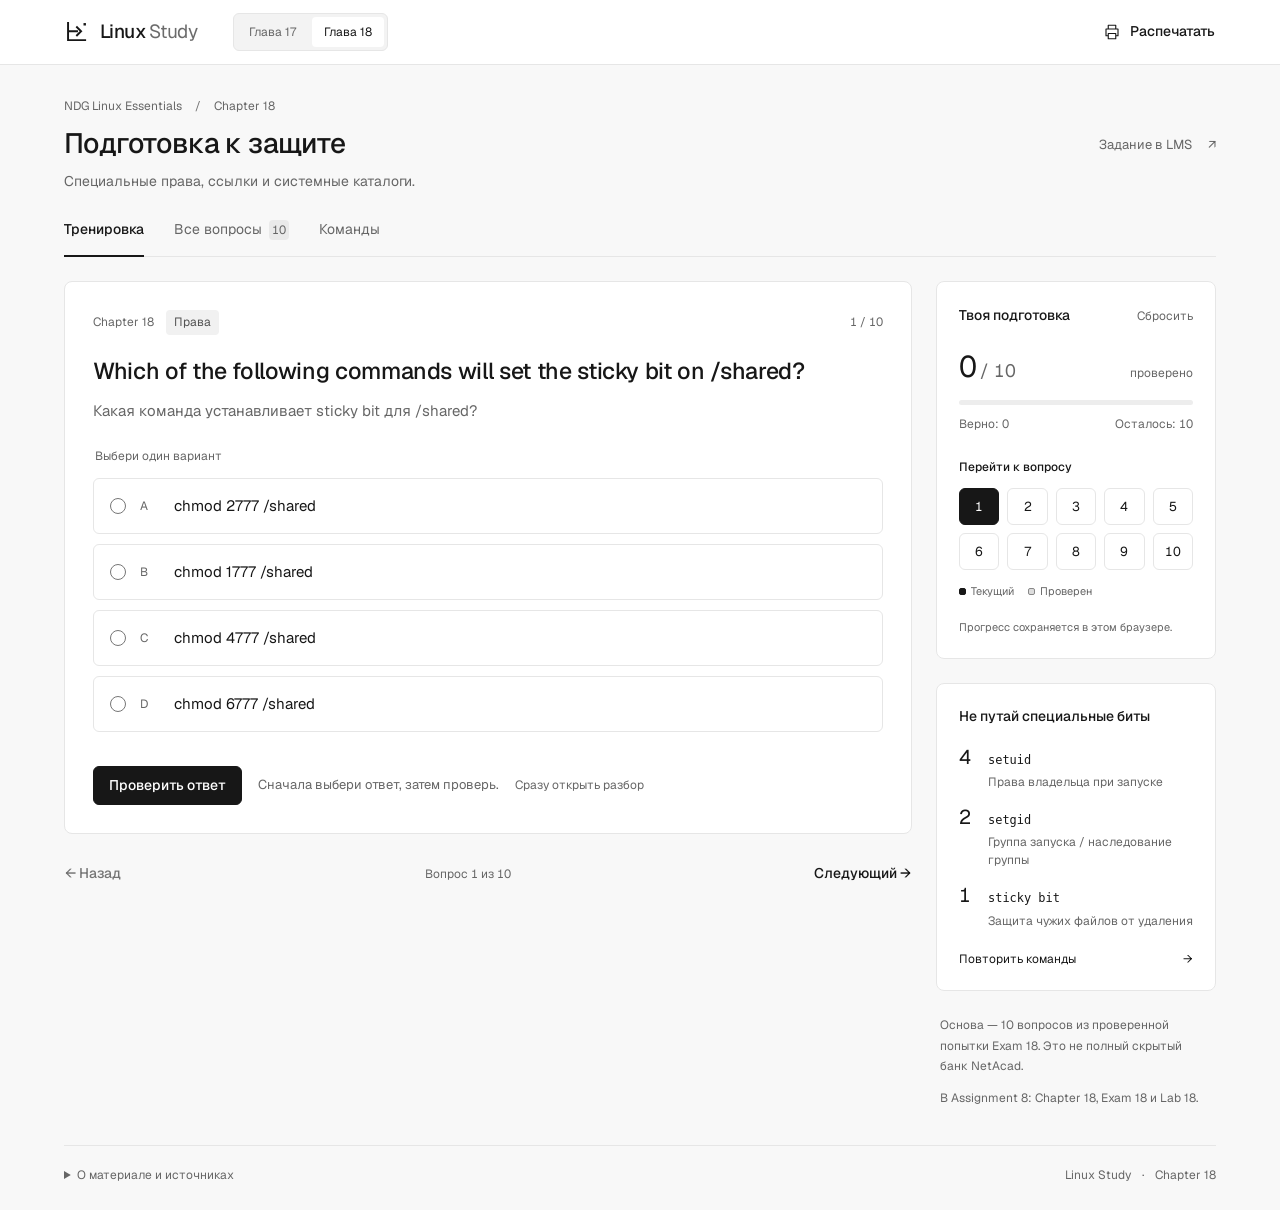
==== commit 0ce20944: "Add Chapter 17 study questions and ownership command guide" ====
--- a/index.html
+++ b/index.html
@@ -1,7 +1,7 @@
 <!doctype html>
-<html lang="ru"><head><meta charset="utf-8"><meta name="viewport" content="width=device-width,initial-scale=1"><meta name="description" content="Linux Chapter 18: тренировка с разбором ответов и команды для защиты Assignment 8."><meta name="theme-color" content="#f8f8f8"><title>Linux Study — Chapter 18</title><link rel="icon" href="assets/mark.svg" type="image/svg+xml"><link rel="stylesheet" href="style.css"></head>
+<html lang="ru"><head><meta charset="utf-8"><meta name="viewport" content="width=device-width,initial-scale=1"><meta name="description" content="Linux Chapter 18: тренировка с разбором ответов и команды для защиты Assignment 8."><meta name="theme-color" content="#f8f8f8"><title>Linux Study — Chapter 18</title><link rel="icon" href="assets/mark.svg" type="image/svg+xml"><link rel="stylesheet" href="style.css?v=4"></head>
 <body>
-<header class="topbar"><div class="top-inner"><a class="brand" href="#practice" aria-label="Linux Study — тренировка"><img src="assets/mark.svg" width="26" height="26" alt=""><span>Linux<span class="brand-light">Study</span></span></a><span class="course">Операционные системы <span>/</span> Assignment 8</span><button class="print-button" id="print"><svg viewBox="0 0 24 24" aria-hidden="true"><path d="M7 8V3h10v5M7 17H4V8h16v9h-3M7 14h10v7H7z"/></svg><span>Распечатать</span></button></div></header>
+<header class="topbar"><div class="top-inner"><a class="brand" href="#practice" aria-label="Linux Study — тренировка"><img src="assets/mark.svg" width="26" height="26" alt=""><span>Linux<span class="brand-light">Study</span></span></a><nav class="chapter-switch" aria-label="Выбор главы"><a href="chapter17.html?v=4" >Глава 17</a><a href="index.html?v=4" aria-current="page">Глава 18</a></nav><button class="print-button" id="print" aria-label="Распечатать"><svg viewBox="0 0 24 24" aria-hidden="true"><path d="M7 8V3h10v5M7 17H4V8h16v9h-3M7 14h10v7H7z"/></svg><span>Распечатать</span></button></div></header>
 <main>
 <div class="page-heading"><div><p class="breadcrumb">NDG Linux Essentials <span>/</span> Chapter 18</p><h1>Подготовка к защите</h1><p class="subtitle">Специальные права, ссылки и системные каталоги.</p></div><a class="assignment" href="https://lms.astanait.edu.kz/mod/assign/view.php?id=93369" target="_blank" rel="noopener">Задание в LMS <span aria-hidden="true">↗</span></a></div>
 <nav class="tabs" aria-label="Разделы подготовки"><a href="#practice" data-view="practice" class="active" aria-current="page">Тренировка</a><a href="#all" data-view="all">Все вопросы <span class="tab-count">10</span></a><a href="#commands" data-view="commands">Команды</a></nav>
@@ -44,4 +44,4 @@
 </div><details><summary>Необязательная часть: очистка через cron</summary><p class="small">Если cron установлен и служба запущена, открой <code>crontab -e</code> и добавь строку ниже. Она каждый день в 03:00 удаляет только файлы <code>*.txt</code> из твоей папки test_session. Перед настройкой проверь путь. Это пример расписания, а не обязательная часть задания.</p><pre>0 3 * * * find /tmp/test_session -maxdepth 1 -type f -name '*.txt' -delete</pre><p class="small">Поля: минута, час, день месяца, месяц, день недели. Проверить расписание: <code>crontab -l</code>.</p></details></section>
 <footer><details><summary>О материале и источниках</summary><p><strong>Материал для подготовки, 4 ноября 2026.</strong> Assignment 8 OS.pptx: Chapter 18, Exam 18, Lab 18 и шесть дополнительных заданий. Вопросы — из ранее проверенной попытки Chapter 18 (10/10); формулировки оформлены для чтения. Это учебная страница, не официальный банк Cisco/NDG.</p><p><a href="https://lms.astanait.edu.kz/mod/assign/view.php?id=93369">Задание в LMS</a> · <a href="https://www.netacad.com/launch?id=fb477d77-7adb-4d85-8db3-72f500f60315">Курс NetAcad</a> · <a href="https://www.gnu.org/software/coreutils/manual/html_node/Directory-Setuid-and-Setgid.html">GNU: setgid</a> · <a href="https://www.gnu.org/software/coreutils/manual/html_node/ln-invocation.html">GNU: ссылки</a></p></details><span class="footer-brand">Linux Study <span>·</span> Chapter 18</span></footer>
 </main><div class="toast" id="toast" role="status" hidden></div><noscript><p class="no-script">Для тренировки включи JavaScript. Данные вопросов доступны в <a href="questions.json">файле вопросов</a>.</p></noscript>
-<script src="app.js"></script></body></html>+<script src="app.js?v=4"></script><script src="study.js?v=4"></script></body></html>
--- a/style.css
+++ b/style.css
@@ -8,3 +8,4 @@
 @media(max-width:760px){.question-nav{grid-template-columns:repeat(5,minmax(0,1fr));gap:6px}.question-nav button{min-height:44px;height:44px;font-size:13px}.rail-title .text-button{min-height:32px}.top-inner{min-height:58px}}
 @media(min-width:761px){.command-grid{grid-template-columns:1fr}.command{display:grid;grid-template-columns:minmax(0,1fr) minmax(0,1.15fr);gap:12px 32px;align-items:start}.command h3{grid-column:1;grid-row:1;margin:0}.command .small{grid-column:1;grid-row:2}.command pre{grid-column:2;grid-row:1/span 2;margin:0}.command-grid{gap:16px}}
 @media(min-width:761px){.command{grid-template-rows:min-content 1fr}}
+.chapter-switch{display:flex;gap:4px;padding:3px;background:#f3f3f3;border:1px solid var(--line);border-radius:6px}.chapter-switch a{font-size:12px;line-height:30px;padding:0 12px;text-decoration:none;border-radius:4px;color:var(--muted);white-space:nowrap}.chapter-switch a[aria-current=page]{background:white;color:var(--ink)}.chapter-switch a:hover{color:var(--ink)}@media(max-width:760px){.top-inner{gap:10px}.chapter-switch{margin-left:auto;gap:2px;padding:2px}.chapter-switch a{font-size:11px;line-height:32px;padding:0 7px}.print-button{margin-left:0;padding:8px;min-width:34px;min-height:44px}.print-button span{display:none}}
